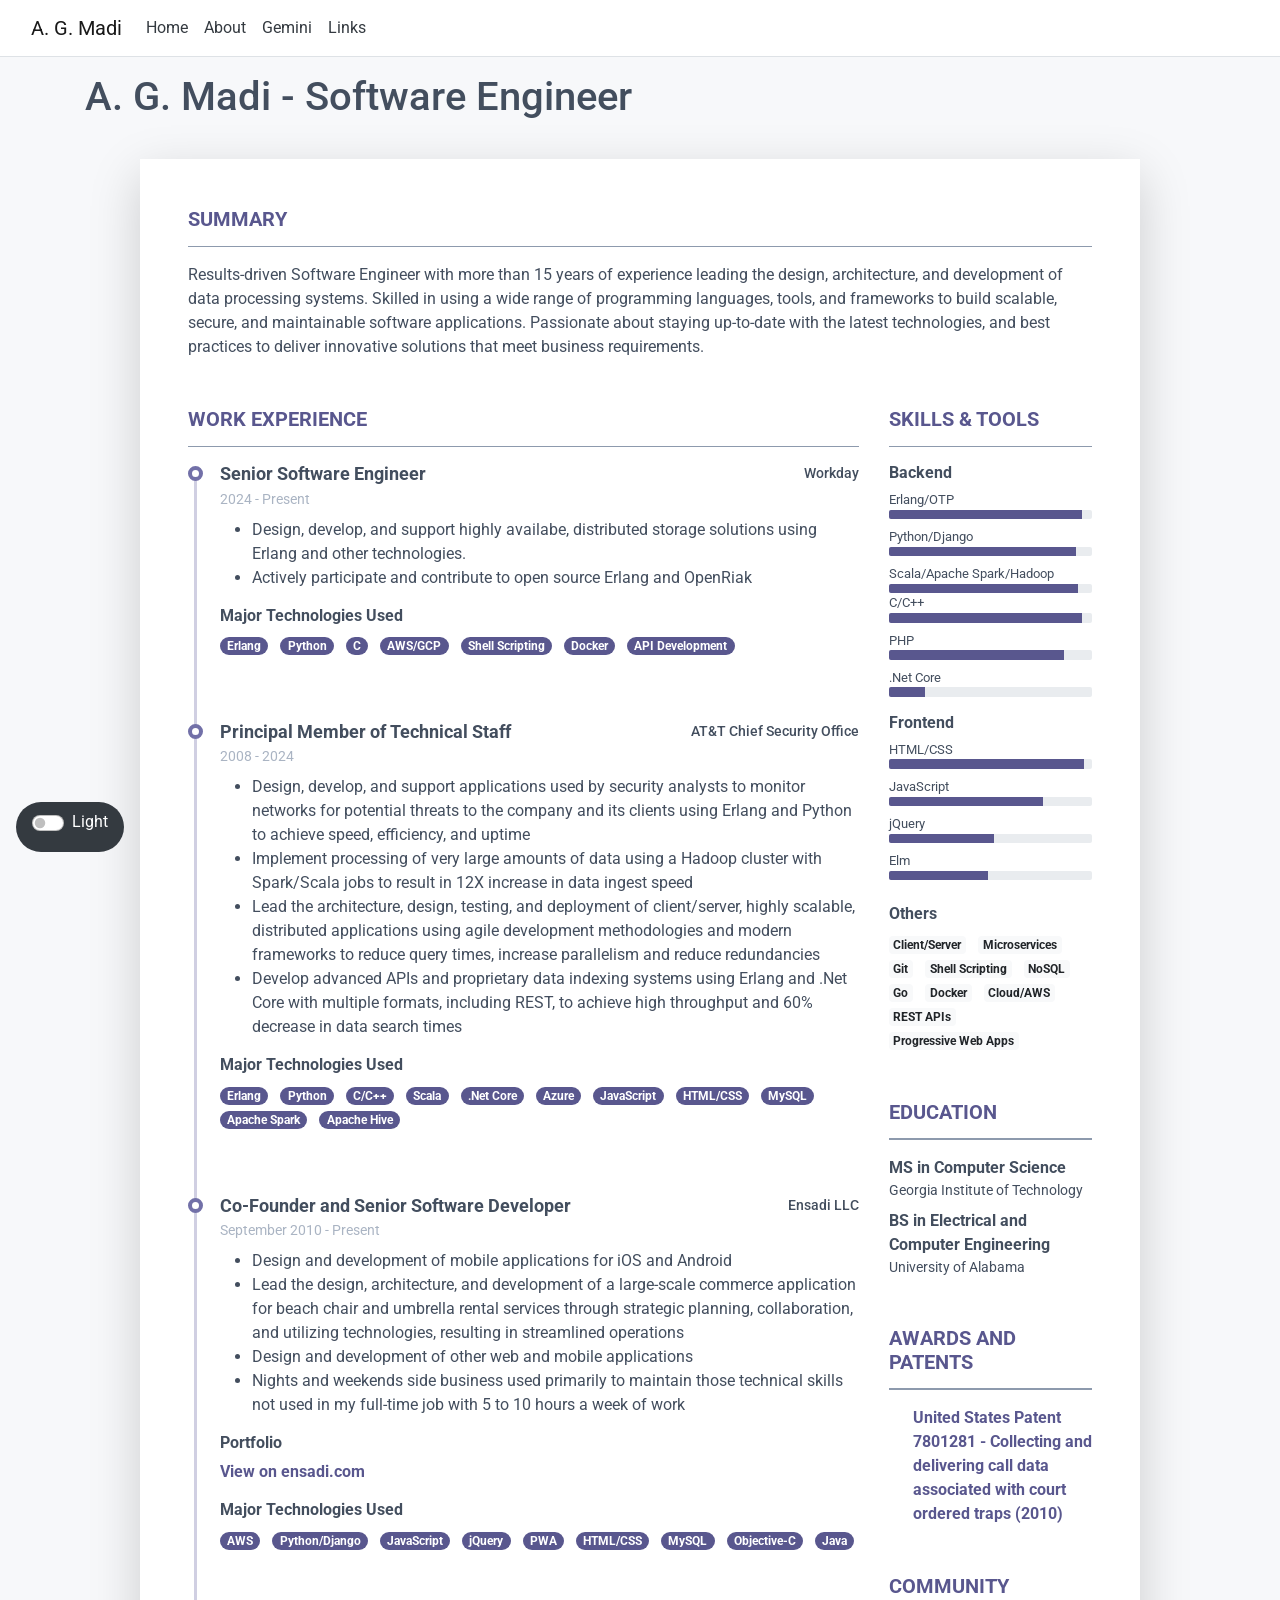
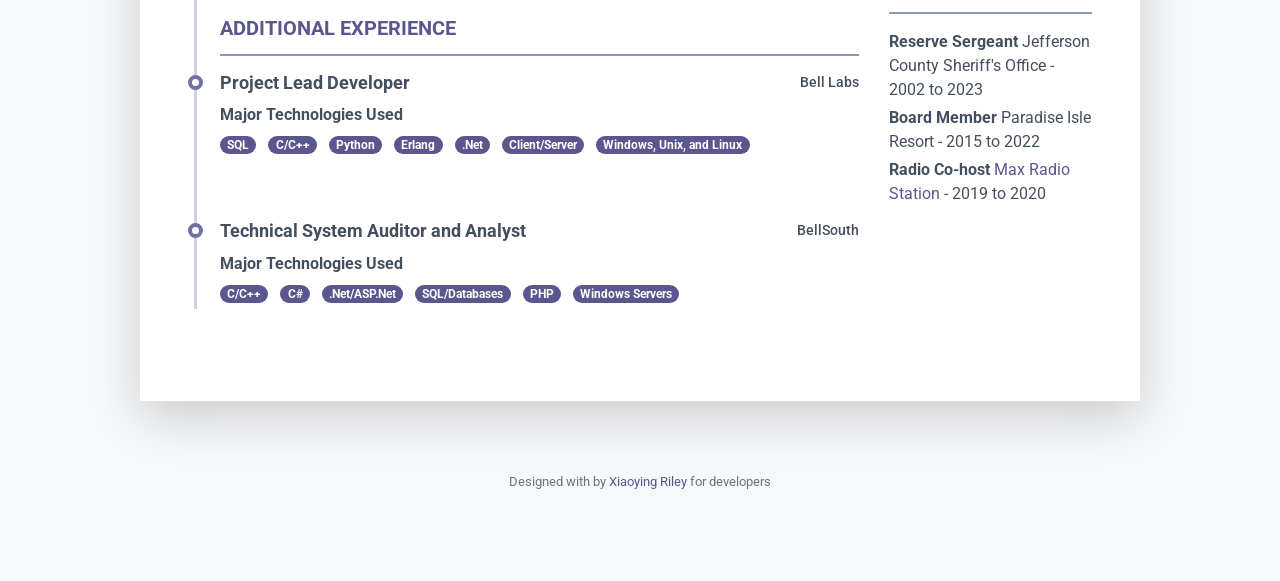
==== about/index.html @ d8109b05 "init" ====
<!DOCTYPE html>
<html lang="en">
<head>
    <meta charset="utf-8" />
    <meta name="viewport" content="width=device-width, initial-scale=1.0" />
    <title>A. G. Madi - Software Engineer</title>
    <link rel="stylesheet" href="/lib/bootstrap/dist/css/bootstrap.min.css" />
    <link rel="stylesheet" href="/css/site.css?v=9idtZBw3HCV5cNlTvAT-K6OXDdfAPRulMpJ-5LbFK0U" />
    <link rel="stylesheet" href="/agmadi.styles.css?v=sp31lgfGegmitqKXH0xitkAcyhn1RIJc7okSTsh56ys" />
</head>
<body data-theme="dark">
    <header b-56epa9xt8u>
        <nav b-56epa9xt8u class="navbar navbar-expand-sm navbar-toggleable-sm navbar-light bg-white border-bottom box-shadow mb-3">
            <div b-56epa9xt8u class="container-fluid">
                <a class="navbar-brand" href="/">A. G. Madi</a>
                <button b-56epa9xt8u class="navbar-toggler" type="button" data-bs-toggle="collapse" data-bs-target=".navbar-collapse" aria-controls="navbarSupportedContent"
                        aria-expanded="false" aria-label="Toggle navigation">
                    <span b-56epa9xt8u class="navbar-toggler-icon"></span>
                </button>
                <div b-56epa9xt8u class="navbar-collapse collapse d-sm-inline-flex justify-content-between">
                    <ul b-56epa9xt8u class="navbar-nav flex-grow-1">
                        <li b-56epa9xt8u class="nav-item">
                            <a class="nav-link text-dark" href="/">Home</a>
                        </li>
                        <li b-56epa9xt8u class="nav-item">
                            <a class="nav-link text-dark" href="/about">About</a>
                        </li>
                        <li b-56epa9xt8u class="nav-item">
                            <a class="nav-link text-dark" href="/gemini">Gemini</a>
                        </li>
                        <li b-56epa9xt8u class="nav-item">
                            <a class="nav-link text-dark" href="/links">Links</a>
                        </li>
                    </ul>
                </div>
            </div>
        </nav>
    </header>
    <div b-56epa9xt8u class="container">
        <main b-56epa9xt8u role="main" class="pb-3">
            
<link rel="stylesheet" href="/css/pillar-5.css" />
<link href="https://fonts.googleapis.com/css?family=Roboto:300,400,500,700,900" rel="stylesheet">
<h1>A. G. Madi - Software Engineer</h1>

<article class="resume-wrapper text-center position-relative">
    <div class="resume-wrapper-inner mx-auto text-left bg-white shadow-lg">
        <div class="resume-body p-5">
            <section class="resume-section summary-section mb-5">
                <h2 class="resume-section-title text-uppercase font-weight-bold pb-3 mb-3">Summary</h2>
                <div class="resume-section-content">
                    <p class="mb-0">
                        Results-driven Software Engineer with more than 15 years of experience leading the design, architecture, and development of data processing systems. Skilled in using a wide range of programming languages, tools, and frameworks to build scalable, secure, and maintainable software applications. Passionate about staying up-to-date with the latest technologies, and best practices to deliver innovative solutions that meet business requirements.
                    </p>
                </div>
            </section><!--//summary-section-->
            <div class="row">
                <div class="col-lg-9">
                    <section class="resume-section experience-section mb-5">
                        <h2 class="resume-section-title text-uppercase font-weight-bold pb-3 mb-3">Work Experience</h2>
                        <div class="resume-section-content">
                            <div class="resume-timeline position-relative">

                                <article class="resume-timeline-item position-relative pb-5">
                                    <div class="resume-timeline-item-header mb-2">
                                        <div class="d-flex flex-column flex-md-row">
                                            <h3 class="resume-position-title font-weight-bold mb-1">Senior Software Engineer</h3>
                                            <div class="resume-company-name ml-auto">Workday</div>
                                        </div><!--//row-->
                                        <div class="resume-position-time">2024 - Present</div>
                                    </div><!--//resume-timeline-item-header-->
                                    <div class="resume-timeline-item-desc">
                                        <ul>
                                            <li>Design, develop, and support highly availabe, distributed storage solutions using Erlang and other technologies.</li>
                                            <li>Actively participate and contribute to open source Erlang and OpenRiak</li>
                                        </ul>
                                        <h4 class="resume-timeline-item-desc-heading font-weight-bold">Major Technologies Used</h4>
                                        <ul class="list-inline">
                                            <li class="list-inline-item"><span class="badge badge-primary badge-pill">Erlang</span></li>
                                            <li class="list-inline-item"><span class="badge badge-primary badge-pill">Python</span></li>
                                            <li class="list-inline-item"><span class="badge badge-primary badge-pill">C</span></li>
                                            <li class="list-inline-item"><span class="badge badge-primary badge-pill">AWS/GCP</span></li>
                                            <li class="list-inline-item"><span class="badge badge-primary badge-pill">Shell Scripting</span></li>
                                            <li class="list-inline-item"><span class="badge badge-primary badge-pill">Docker</span></li>
                                            <li class="list-inline-item"><span class="badge badge-primary badge-pill">API Development</span></li>
                                        </ul>
                                    </div><!--//resume-timeline-item-desc-->

                                </article><!--//resume-timeline-item-->
                                <article class="resume-timeline-item position-relative pb-5">

                                    <div class="resume-timeline-item-header mb-2">
                                        <div class="d-flex flex-column flex-md-row">
                                            <h3 class="resume-position-title font-weight-bold mb-1">Principal Member of Technical Staff</h3>
                                            <div class="resume-company-name ml-auto">AT&amp;T Chief Security Office</div>
                                        </div><!--//row-->
                                        <div class="resume-position-time">2008 - 2024</div>
                                    </div><!--//resume-timeline-item-header-->
                                    <div class="resume-timeline-item-desc">
                                        <ul>
                                            <li>Design, develop, and support applications used by security analysts to monitor networks for potential threats to the company and its clients using Erlang and Python to achieve speed, efficiency, and uptime</li>
                                            <li>Implement processing of very large amounts of data using a Hadoop cluster with Spark/Scala jobs to result in 12X increase in data ingest speed</li>
                                            <li>Lead the architecture, design, testing, and deployment of client/server, highly scalable, distributed applications using agile development methodologies and modern frameworks to reduce query times, increase parallelism and reduce redundancies</li>
                                            <li>Develop advanced APIs and proprietary data indexing systems using Erlang and .Net Core with multiple formats, including REST, to achieve high throughput and 60% decrease in data search times</li>
                                        </ul>
                                        <h4 class="resume-timeline-item-desc-heading font-weight-bold">Major Technologies Used</h4>
                                        <ul class="list-inline">
                                            <li class="list-inline-item"><span class="badge badge-primary badge-pill">Erlang</span></li>
                                            <li class="list-inline-item"><span class="badge badge-primary badge-pill">Python</span></li>
                                            <li class="list-inline-item"><span class="badge badge-primary badge-pill">C/C++</span></li>
                                            <li class="list-inline-item"><span class="badge badge-primary badge-pill">Scala</span></li>
                                            <li class="list-inline-item"><span class="badge badge-primary badge-pill">.Net Core</span></li>
                                            <li class="list-inline-item"><span class="badge badge-primary badge-pill">Azure</span></li>
                                            <li class="list-inline-item"><span class="badge badge-primary badge-pill">JavaScript</span></li>
                                            <li class="list-inline-item"><span class="badge badge-primary badge-pill">HTML/CSS</span></li>
                                            <li class="list-inline-item"><span class="badge badge-primary badge-pill">MySQL</span></li>
                                            <li class="list-inline-item"><span class="badge badge-primary badge-pill">Apache Spark</span></li>
                                            <li class="list-inline-item"><span class="badge badge-primary badge-pill">Apache Hive</span></li>
                                        </ul>
                                    </div><!--//resume-timeline-item-desc-->

                                </article><!--//resume-timeline-item-->

                                <article class="resume-timeline-item position-relative pb-5">

                                    <div class="resume-timeline-item-header mb-2">
                                        <div class="d-flex flex-column flex-md-row">
                                            <h3 class="resume-position-title font-weight-bold mb-1">Co-Founder and Senior Software Developer</h3>
                                            <div class="resume-company-name ml-auto">Ensadi LLC</div>
                                        </div><!--//row-->
                                        <div class="resume-position-time">September 2010 - Present </div>
                                    </div><!--//resume-timeline-item-header-->
                                    <div class="resume-timeline-item-desc">
                                        <ul>
                                            <li>Design and development of mobile applications for iOS and Android</li>
                                            <li>Lead the design, architecture, and development of a large-scale commerce application for beach chair and umbrella rental services through strategic planning, collaboration, and utilizing technologies, resulting in streamlined operations</li>
                                            <li>Design and development of other web and mobile applications</li>
                                            <li>Nights and weekends side business used primarily to maintain those technical skills not used in my full-time job with 5 to 10 hours a week of work</li>
                                        </ul>
                                        <h4 class="resume-timeline-item-desc-heading font-weight-bold">Portfolio</h4>
                                        <p><a class="alert-link align-right" href="https://ensadi.com/portfolio" target="_blank">View on ensadi.com</a></p>
                                        <h4 class="resume-timeline-item-desc-heading font-weight-bold">Major Technologies Used</h4>
                                        <ul class="list-inline">
                                            <li class="list-inline-item"><span class="badge badge-primary badge-pill">AWS</span></li>
                                            <li class="list-inline-item"><span class="badge badge-primary badge-pill">Python/Django</span></li>
                                            <li class="list-inline-item"><span class="badge badge-primary badge-pill">JavaScript</span></li>
                                            <li class="list-inline-item"><span class="badge badge-primary badge-pill">jQuery</span></li>
                                            <li class="list-inline-item"><span class="badge badge-primary badge-pill">PWA</span></li>
                                            <li class="list-inline-item"><span class="badge badge-primary badge-pill">HTML/CSS</span></li>
                                            <li class="list-inline-item"><span class="badge badge-primary badge-pill">MySQL</span></li>
                                            <li class="list-inline-item"><span class="badge badge-primary badge-pill">Objective-C</span></li>
                                            <li class="list-inline-item"><span class="badge badge-primary badge-pill">Java</span></li>
                                        </ul>
                                    </div><!--//resume-timeline-item-desc-->

                                </article><!--//resume-timeline-item-->

                                <h2 class="resume-section-title text-uppercase font-weight-bold pb-3 mb-3">Additional Experience</h2>

                                <article class="resume-timeline-item position-relative pb-5">

                                    <div class="resume-timeline-item-header mb-2">
                                        <div class="d-flex flex-column flex-md-row">
                                            <h3 class="resume-position-title font-weight-bold mb-1">Project Lead Developer</h3>
                                            <div class="resume-company-name ml-auto">Bell Labs</div>
                                        </div><!--//row-->
                                    </div><!--//resume-timeline-item-header-->
                                    <div class="resume-timeline-item-desc">
                                        <h4 class="resume-timeline-item-desc-heading font-weight-bold">Major Technologies Used</h4>
                                        <ul class="list-inline">
                                            <li class="list-inline-item"><span class="badge badge-primary badge-pill">SQL</span></li>
                                            <li class="list-inline-item"><span class="badge badge-primary badge-pill">C/C++</span></li>
                                            <li class="list-inline-item"><span class="badge badge-primary badge-pill">Python</span></li>
                                            <li class="list-inline-item"><span class="badge badge-primary badge-pill">Erlang</span></li>
                                            <li class="list-inline-item"><span class="badge badge-primary badge-pill">.Net</span></li>
                                            <li class="list-inline-item"><span class="badge badge-primary badge-pill">Client/Server</span></li>
                                            <li class="list-inline-item"><span class="badge badge-primary badge-pill">Windows, Unix, and Linux</span></li>
                                        </ul>
                                    </div><!--//resume-timeline-item-desc-->

                                </article><!--//resume-timeline-item-->

                                <article class="resume-timeline-item position-relative">

                                    <div class="resume-timeline-item-header mb-2">
                                        <div class="d-flex flex-column flex-md-row">
                                            <h3 class="resume-position-title font-weight-bold mb-1">Technical System Auditor and Analyst</h3>
                                            <div class="resume-company-name ml-auto">BellSouth</div>
                                        </div><!--//row-->
                                    </div><!--//resume-timeline-item-header-->
                                    <div class="resume-timeline-item-desc">
                                        <h4 class="resume-timeline-item-desc-heading font-weight-bold">Major Technologies Used</h4>
                                        <ul class="list-inline">
                                            <li class="list-inline-item"><span class="badge badge-primary badge-pill">C/C++</span></li>
                                            <li class="list-inline-item"><span class="badge badge-primary badge-pill">C#</span></li>
                                            <li class="list-inline-item"><span class="badge badge-primary badge-pill">.Net/ASP.Net</span></li>
                                            <li class="list-inline-item"><span class="badge badge-primary badge-pill">SQL/Databases</span></li>
                                            <li class="list-inline-item"><span class="badge badge-primary badge-pill">PHP</span></li>
                                            <li class="list-inline-item"><span class="badge badge-primary badge-pill">Windows Servers</span></li>
                                        </ul>
                                    </div><!--//resume-timeline-item-desc-->

                                </article><!--//resume-timeline-item-->
                            </div><!--//resume-timeline-->
                        </div>
                    </section><!--//experience-section-->
                </div>
                <div class="col-lg-3">
                    <section class="resume-section skills-section mb-5">
                        <h2 class="resume-section-title text-uppercase font-weight-bold pb-3 mb-3">Skills &amp; Tools</h2>
                        <div class="resume-skill-item">
                            <h4 class="resume-skills-cat font-weight-bold">Backend</h4>
                            <ul class="list-unstyled">
                                <li class="mb-2">
                                    <div class="resume-skill-name">Erlang/OTP</div>
                                    <div class="progress resume-progress">
                                        <div class="progress-bar theme-progress-bar-dark" role="progressbar" style="width: 95%" aria-valuenow="25" aria-valuemin="0" aria-valuemax="100"></div>
                                    </div>
                                </li>
                                <li class="mb-2">
                                <li class="mb-2">
                                    <div class="resume-skill-name">Python/Django</div>
                                    <div class="progress resume-progress">
                                        <div class="progress-bar theme-progress-bar-dark" role="progressbar" style="width: 92%" aria-valuenow="25" aria-valuemin="0" aria-valuemax="100"></div>
                                    </div>
                                </li>
                                <div class="resume-skill-name">Scala/Apache Spark/Hadoop</div>
                                <div class="progress resume-progress">
                                    <div class="progress-bar theme-progress-bar-dark" role="progressbar" style="width: 93%" aria-valuenow="25" aria-valuemin="0" aria-valuemax="100"></div>
                                </div>
                                </li>
                                <li class="mb-2">
                                    <div class="resume-skill-name">C/C++</div>
                                    <div class="progress resume-progress">
                                        <div class="progress-bar theme-progress-bar-dark" role="progressbar" style="width: 95%" aria-valuenow="25" aria-valuemin="0" aria-valuemax="100"></div>
                                    </div>
                                </li>

                                <li class="mb-2">
                                    <div class="resume-skill-name">PHP</div>
                                    <div class="progress resume-progress">
                                        <div class="progress-bar theme-progress-bar-dark" role="progressbar" style="width: 86%" aria-valuenow="25" aria-valuemin="0" aria-valuemax="100"></div>
                                    </div>
                                </li>

                                <li class="mb-2">
                                    <div class="resume-skill-name">.Net Core</div>
                                    <div class="progress resume-progress">
                                        <div class="progress-bar theme-progress-bar-dark" role="progressbar" style="width: 18%" aria-valuenow="25" aria-valuemin="0" aria-valuemax="100"></div>
                                    </div>
                                </li>

                            </ul>
                        </div><!--//resume-skill-item-->
                        <div class="resume-section-content">
                            <div class="resume-skill-item">
                                <h4 class="resume-skills-cat font-weight-bold">Frontend</h4>
                                <ul class="list-unstyled mb-4">
                                    <li class="mb-2">
                                        <div class="resume-skill-name">HTML/CSS</div>
                                        <div class="progress resume-progress">
                                            <div class="progress-bar theme-progress-bar-dark" role="progressbar" style="width: 96%" aria-valuenow="25" aria-valuemin="0" aria-valuemax="100"></div>
                                        </div>
                                    </li>
                                    <li class="mb-2">
                                        <div class="resume-skill-name">JavaScript</div>
                                        <div class="progress resume-progress">
                                            <div class="progress-bar theme-progress-bar-dark" role="progressbar" style="width: 76%" aria-valuenow="25" aria-valuemin="0" aria-valuemax="100"></div>
                                        </div>
                                    </li>

                                    <li class="mb-2">
                                        <div class="resume-skill-name">jQuery</div>
                                        <div class="progress resume-progress">
                                            <div class="progress-bar theme-progress-bar-dark" role="progressbar" style="width: 52%" aria-valuenow="25" aria-valuemin="0" aria-valuemax="100"></div>
                                        </div>
                                    </li>

                                <li class="mb-2">
                                    <div class="resume-skill-name">Elm</div>
                                    <div class="progress resume-progress">
                                        <div class="progress-bar theme-progress-bar-dark" role="progressbar" style="width: 49%" aria-valuenow="25" aria-valuemin="0" aria-valuemax="100"></div>
                                    </div>
                                </li>

                                </ul>
                            </div><!--//resume-skill-item-->
                            <div class="resume-skill-item">
                                <h4 class="resume-skills-cat font-weight-bold">Others</h4>
                                <ul class="list-inline">
                                    <li class="list-inline-item"><span class="badge badge-light">Client/Server</span></li>
                                    <li class="list-inline-item"><span class="badge badge-light">Microservices</span></li>
                                    <li class="list-inline-item"><span class="badge badge-light">Git</span></li>
                                    <li class="list-inline-item"><span class="badge badge-light">Shell Scripting</span></li>
                                    <li class="list-inline-item"><span class="badge badge-light">NoSQL</span></li>
                                    <li class="list-inline-item"><span class="badge badge-light">Go</span></li>
                                    <li class="list-inline-item"><span class="badge badge-light">Docker</span></li>
                                    <li class="list-inline-item"><span class="badge badge-light">Cloud/AWS</span></li>
                                    <li class="list-inline-item"><span class="badge badge-light">REST APIs</span></li>
                                    <li class="list-inline-item"><span class="badge badge-light">Progressive Web Apps</span></li>
                                </ul>
                            </div><!--//resume-skill-item-->
                        </div><!--resume-section-content-->
                    </section><!--//skills-section-->
                    <section class="resume-section education-section mb-5">
                        <h2 class="resume-section-title text-uppercase font-weight-bold pb-3 mb-3">Education</h2>
                        <div class="resume-section-content">
                            <ul class="list-unstyled">
                                <li class="mb-2">
                                    <div class="resume-degree font-weight-bold">MS in Computer Science</div>
                                    <div class="resume-degree-org">Georgia Institute of Technology</div>
                                </li>
                                <li>
                                    <div class="resume-degree font-weight-bold">BS in Electrical and Computer Engineering</div>
                                    <div class="resume-degree-org">University of Alabama</div>
                                </li>
                            </ul>
                        </div>
                    </section><!--//education-section-->
                    <section class="resume-section reference-section mb-5">
                        <h2 class="resume-section-title text-uppercase font-weight-bold pb-3 mb-3">Awards and Patents</h2>
                        <div class="resume-section-content">
                            <ul class="list-unstyled resume-awards-list">
                                <li class="mb-2 pl-4 position-relative">
                                    <i class="resume-award-icon fas fa-file-invoice position-absolute" data-fa-transform="shrink-2"></i>
                                    <div class="resume-award-name">
                                        <a href="https://image-ppubs.uspto.gov/dirsearch-public/print/downloadPdf/7801281">United States Patent 7801281 - Collecting and delivering call data associated with court ordered traps (2010)</a>
                                    </div>
                                </li>
                            </ul>
                        </div>
                    </section><!--//award-patent-section-->
                    <section class="resume-section interests-section mb-5">
                        <h2 class="resume-section-title text-uppercase font-weight-bold pb-3 mb-3">Community</h2>
                        <div class="resume-section-content">
                            <ul class="list-unstyled">
                                <li class="mb-1"><b>Reserve Sergeant</b> Jefferson County Sheriff's Office - 2002 to 2023</li>
                                <li class="mb-1"><b>Board Member</b> Paradise Isle Resort - 2015 to 2022</li>
                                <li class="mb-1"><b>Radio Co-host</b> <a href="http://maxradiostation.com/" target="_blank">Max Radio Station</a> - 2019 to 2020</li>
                            </ul>
                        </div>
                    </section><!--//interests-section-->

                </div>
            </div><!--//row-->
        </div><!--//resume-body-->

    </div>
</article>

<style>
.throb {
    border: 3px solid #555;
    height: 50px;
    width: 50px;
    -webkit-border-radius: 50%;
    -webkit-animation: pulsate 5s ease-out;
    -webkit-animation-iteration-count: infinite;
    opacity: 0;
    z-index: 999;
}

@-webkit-keyframes pulsate {
    0% {
        -webkit-transform: scale(1.0, 1.0); opacity: 1.0;
    }
    50% {
        -webkit-transform: scale(0.75, 0.75); opacity: 0.5;
    }
    100% {
        -webkit-transform: scale(1.0, 1.0); opacity: 1.0;
    }
}
</style>

<footer class="footer text-muted text-center pt-2 pb-5">
    <!--/* This template is released under the Creative Commons Attribution 3.0 License. Please keep the attribution link below when using for your own project. Thank you for your support. :) If you'd like to use the template without the attribution, you can buy the commercial license via our website: themes.3rdwavemedia.com */-->
    <small class="text-muted copyright">Designed with <i class="text-muted fas fa-heart"></i> by <a href="http://themes.3rdwavemedia.com" target="_blank">Xiaoying Riley</a> for developers</small>
</footer>


            <div b-56epa9xt8u class="position-fixed py-2 px-3 bg-dark text-white rounded-pill" style="bottom:3rem;left:1rem;">
                <div b-56epa9xt8u class="form-check form-switch pull-right">
                    <input b-56epa9xt8u class="form-check-input" type="checkbox" id="darkMode">
                    <label b-56epa9xt8u id="darkModeLabel" for="darkMode">Light</label>
                </div>
            </div>
        </main>
    </div>
    <a b-56epa9xt8u rel="me" href="https://twit.social/@WarpEngineer" target="_blank"></a><br b-56epa9xt8u>

    <script src="/lib/jquery/dist/jquery.min.js"></script>
    <script src="/lib/bootstrap/dist/js/bootstrap.bundle.min.js"></script>
    <script src="/js/site.js?v=G5c1HHiyQxau0rl3MdtXUfkk8BQOupm02LIo7ie7UD4"></script>
    
</body>
</html>
---- css/site.css ----
/* THANK YOU xcartmods ( https://www.cssscript.com/dark-mode-switcher-for-bootstrap-5/ ) */
[data-theme="dark"] { background-color: #111 !important; color: #fff; }
[data-theme="dark"] a { color: #fff; }
[data-theme="dark"] a:hover { color: #eee; }
[data-theme="dark"] .text-dark { color: #fff !important; }
/* BUTTONS */
[data-theme="dark"] .btn-link { color: #fff; }
[data-theme="dark"] .btn-close { filter: invert(1) grayscale(100%) brightness(200%); }
[data-theme="dark"] .btn-dark { color: #000; background-color: #f8f9fa; border-color: #f8f9fa; }
[data-theme="dark"] .btn-dark:hover { color: #000; background-color: #f9fafb; border-color: #f9fafb; }
[data-theme="dark"] .btn-check:focus + .btn-dark,
[data-theme="dark"] .btn-dark:focus { color: #000; background-color: #f9fafb; border-color: #f9fafb; box-shadow: 0 0 0 0.25rem rgba(211, 212, 213, 0.5); }
[data-theme="dark"] .btn-check:checked + .btn-dark,
[data-theme="dark"] .btn-check:active + .btn-dark,
[data-theme="dark"] .btn-dark:active,
[data-theme="dark"] .btn-dark.active,
[data-theme="dark"] .show > .btn-dark.dropdown-toggle { color: #000; background-color: #f9fafb; border-color: #f9fafb; }
[data-theme="dark"] .btn-check:checked + .btn-dark:focus,
[data-theme="dark"] .btn-check:active + .btn-dark:focus,
[data-theme="dark"] .btn-dark:active:focus,
[data-theme="dark"] .btn-dark.active:focus,
[data-theme="dark"] .show > .btn-dark.dropdown-toggle:focus { box-shadow: 0 0 0 0.25rem rgba(211, 212, 213, 0.5); }
[data-theme="dark"] .btn-dark:disabled,
[data-theme="dark"] .btn-dark.disabled { color: #000; background-color: #f8f9fa; border-color: #f8f9fa; }
[data-theme="dark"] .btn-light { color: #fff; background-color: #212529; border-color: #212529; }
[data-theme="dark"] .btn-light:hover { color: #fff; background-color: #1c1f23; border-color: #1a1e21; }
[data-theme="dark"] .btn-check:focus + .btn-light,
[data-theme="dark"] .btn-light:focus { color: #fff; background-color: #1c1f23; border-color: #1a1e21; box-shadow: 0 0 0 0.25rem rgba(66, 70, 73, 0.5); }
[data-theme="dark"] .btn-check:checked + .btn-light,
[data-theme="dark"] .btn-check:active + .btn-light,
[data-theme="dark"] .btn-light:active,
[data-theme="dark"] .btn-light.active,
[data-theme="dark"] .show > .btn-light.dropdown-toggle { color: #fff; background-color: #1a1e21; border-color: #191c1f; }
[data-theme="dark"] .btn-check:checked + .btn-light:focus,
[data-theme="dark"] .btn-check:active + .btn-light:focus,
[data-theme="dark"] .btn-light:active:focus,
[data-theme="dark"] .btn-light.active:focus,
[data-theme="dark"] .show > .btn-light.dropdown-toggle:focus { box-shadow: 0 0 0 0.25rem rgba(66, 70, 73, 0.5); }
[data-theme="dark"] .btn-light:disabled,
[data-theme="dark"] .btn-light.disabled { color: #fff; background-color: #212529; border-color: #212529; }
[data-theme="dark"] .btn-outline-dark { color: #f8f9fa; border-color: #f8f9fa; }
[data-theme="dark"] .btn-outline-dark:hover { color: #000; background-color: #f8f9fa; border-color: #f8f9fa; }
[data-theme="dark"] .btn-check:focus + .btn-outline-dark,
[data-theme="dark"] .btn-outline-dark:focus { box-shadow: 0 0 0 0.25rem rgba(248, 249, 250, 0.5); }
[data-theme="dark"] .btn-check:checked + .btn-outline-dark,
[data-theme="dark"] .btn-check:active + .btn-outline-dark,
[data-theme="dark"] .btn-outline-dark:active,
[data-theme="dark"] .btn-outline-dark.active,
[data-theme="dark"] .btn-outline-dark.dropdown-toggle.show { color: #000; background-color: #f8f9fa; border-color: #f8f9fa; }
[data-theme="dark"] .btn-check:checked + .btn-outline-dark:focus,
[data-theme="dark"] .btn-check:active + .btn-outline-dark:focus,
[data-theme="dark"] .btn-outline-dark:active:focus,
[data-theme="dark"] .btn-outline-dark.active:focus,
[data-theme="dark"] .btn-outline-dark.dropdown-toggle.show:focus { box-shadow: 0 0 0 0.25rem rgba(248, 249, 250, 0.5); }
[data-theme="dark"] .btn-outline-dark:disabled,
[data-theme="dark"] .btn-outline-dark.disabled { color: #f8f9fa; background-color: transparent; }
[data-theme="dark"] .btn-outline-light { color: #212529; border-color: #212529; }
[data-theme="dark"] .btn-outline-light:hover { color: #fff; background-color: #212529; border-color: #212529; }
[data-theme="dark"] .btn-check:focus + .btn-outline-light,
[data-theme="dark"] .btn-outline-light:focus { box-shadow: 0 0 0 0.25rem rgba(33, 37, 41, 0.5); }
[data-theme="dark"] .btn-check:checked + .btn-outline-light,
[data-theme="dark"] .btn-check:active + .btn-outline-light,
[data-theme="dark"] .btn-outline-light:active,
[data-theme="dark"] .btn-outline-light.active,
[data-theme="dark"] .btn-outline-light.dropdown-toggle.show { color: #fff; background-color: #212529; border-color: #212529; }
[data-theme="dark"] .btn-check:checked + .btn-outline-light:focus,
[data-theme="dark"] .btn-check:active + .btn-outline-light:focus,
[data-theme="dark"] .btn-outline-light:active:focus,
[data-theme="dark"] .btn-outline-light.active:focus,
[data-theme="dark"] .btn-outline-light.dropdown-toggle.show:focus { box-shadow: 0 0 0 0.25rem rgba(33, 37, 41, 0.5); }
[data-theme="dark"] .btn-outline-light:disabled,
[data-theme="dark"] .btn-outline-light.disabled { color: #212529; background-color: transparent; }
/* DROPDOWNS */
[data-theme="dark"] .dropdown-menu { color: #dee2e6; background-color: #343a40; border-color: rgba(0, 0, 0, 0.15); }
[data-theme="dark"] .dropdown-menu .dropdown-item { color: #dee2e6; }
[data-theme="dark"] .dropdown-menu .dropdown-item:hover,
[data-theme="dark"] .dropdown-menu .dropdown-item:focus { color: #fff; background-color: rgba(255, 255, 255, 0.15); }
[data-theme="dark"] .dropdown-menu .dropdown-item.active,
[data-theme="dark"] .dropdown-menu .dropdown-item:active { color: #fff; background-color: #0d6efd; }
[data-theme="dark"] .dropdown-menu .dropdown-item.disabled,
[data-theme="dark"] .dropdown-menu .dropdown-item:disabled { color: #adb5bd; }
[data-theme="dark"] .dropdown-menu .dropdown-divider { border-color: rgba(0, 0, 0, 0.15); }
[data-theme="dark"] .dropdown-menu .dropdown-item-text { color: #dee2e6; }
[data-theme="dark"] .dropdown-menu .dropdown-header { color: #adb5bd; }
/* LIST GROUPS */
[data-theme="dark"] .list-group-item-action { color: #fff; }
[data-theme="dark"] .list-group-item-action:hover,
[data-theme="dark"] .list-group-item-action:focus { color: #fff; background-color: #333; }
[data-theme="dark"] .list-group-item-action:active { color: #212529; background-color: #e9ecef; }
[data-theme="dark"] .list-group-item { background-color: #111; border: 1px solid #333; }
[data-theme="dark"] .list-group-item:not(:first-child) { border-top: none; }
[data-theme="dark"] .list-group-item.disabled,
[data-theme="dark"] .list-group-item:disabled { color: #fff; background-color: #000; }
[data-theme="dark"] .list-group-item.active { color: #fff; background-color: #0d6efd; border-color: #0d6efd; }
/* TABS */
[data-theme="dark"] .nav-tabs { border-bottom: 1px solid #000; }
[data-theme="dark"] .nav-tabs .nav-link:hover,
[data-theme="dark"].nav-tabs .nav-link:focus { border-color: #212529 #212529 #000; }
[data-theme="dark"] .nav-tabs .nav-link.disabled { color: #333; }
[data-theme="dark"] .nav-tabs .nav-link.active,
[data-theme="dark"] .nav-tabs .nav-item.show .nav-link { color: #fff; background-color: #000; border-color: #212529 #212529 #000; }
/* PAGINATION */
[data-theme="dark"] .page-link { color: #fff; background-color: #111; border: 1px solid #333; }
[data-theme="dark"] .page-link:hover { color: #fff; background-color: #333; border-color: #333; }
[data-theme="dark"] .page-link:focus { color: #fff; background-color: #000; }
[data-theme="dark"] .page-item.active .page-link { color: #fff; background-color: #0d6efd; border-color: #0d6efd; }
[data-theme="dark"] .page-item.disabled .page-link { color: #fff; background-color: #000; border-color: #333; }
/* BACKGROUNDS */
[data-theme="dark"] .bg-light { background-color: #212529 !important; }
[data-theme="dark"] .bg-dark { background-color: #f8f9fa !important; }
[data-theme="dark"] .bg-white { background-color: #000 !important; }
[data-theme="dark"] .bg-white.text-white,
[data-theme="dark"] .bg-dark.text-white,
[data-theme="dark"] .bg-warning.text-dark,
[data-theme="dark"] .bg-info.text-dark { color: #212529 !important; }
/* BORDERS */
[data-theme="dark"] .border,
[data-theme="dark"] .border-top,
[data-theme="dark"] .border-end,
[data-theme="dark"] .border-bottom,
[data-theme="dark"] .border-start { border-color: #212529 !important; }
/* BREADCRUMB */
[data-theme="dark"] .breadcrumb.border { border-color: #333 !important; }
/* SHADOWS */
[data-theme="dark"] .shadow { box-shadow: 0 0.5rem 1rem rgba(255, 255, 255, 0.15) !important; }
[data-theme="dark"] .shadow-sm { box-shadow: 0 0.125rem 0.25rem rgba(255, 255, 255, 0.075) !important; }
[data-theme="dark"] .shadow-lg { box-shadow: 0 1rem 3rem rgba(255, 255, 255, 0.175) !important; }
/* CARDS */
[data-theme="dark"] .card { background-color: #000; border: 1px solid rgba(255, 255, 255, 0.125); }
/* MODALS */
[data-theme="dark"] .modal-content { background-color: #000; border: 1px solid rgba(255, 255, 255, 0.2); }
[data-theme="dark"] .modal-header { border-bottom: 1px solid #212529; }
[data-theme="dark"] .modal-footer { border-top: 1px solid #212529; }
[data-theme="dark"] .modal-backdrop.show { opacity: 0.75; }
/* ACCORDIONS */
[data-theme="dark"] .accordion:not(.accordion-flush) { border-top: 1px solid #333; border-top-left-radius: 0.25rem !important; border-top-right-radius: 0.25rem !important; }
[data-theme="dark"] .accordion-button { color: #fff; background-color: #000; border: 1px solid #333; border-top: none; }
[data-theme="dark"] .accordion-button:not(.collapsed) { color: #fff; background-color: #111; border-bottom: none; }
[data-theme="dark"] .accordion-button::after { filter: invert(1) grayscale(100%) brightness(200%); }
[data-theme="dark"] .accordion-collapse { border: 1px solid #333; }
[data-theme="dark"] .accordion-flush .accordion-button { border-right: 0; border-left: 0; border-radius: 0; }
[data-theme="dark"] .accordion-flush .accordion-collapse { border-width: 0; }
[data-theme="dark"] .accordion-flush .accordion-item:first-of-type .accordion-button { border-top-width: 0; border-top-left-radius: 0; border-top-right-radius: 0; }
[data-theme="dark"] .accordion-flush .accordion-item:last-of-type .accordion-button.collapsed { border-bottom-width: 0; border-bottom-right-radius: 0; border-bottom-left-radius: 0; }
/* PROGRESS BARS */
[data-theme="dark"] .progress { background-color: #333; }
/* FORMS */
[data-theme="dark"] .form-control::-webkit-input-placeholder,
[data-theme="dark"] .form-control::-moz-placeholder,
[data-theme="dark"] .form-control::placeholder { color: #ccc; }
[data-theme="dark"] .form-control-plaintext { color: #ccc; }
[data-theme="dark"] .form-control { color: #fff; background-color: #333; border: 1px solid #111; }
[data-theme="dark"] .form-select { color: #fff; border-color: #111 !important; background: #333 url("data:image/svg+xml,%3csvg xmlns='http://www.w3.org/2000/svg' width='4' height='5' viewBox='0 0 4 5'%3e%3cpath fill='%23ffffff' d='M2 0L0 2h4zm0 5L0 3h4z'/%3e%3c/svg%3e") no-repeat right 0.75rem center/8px 10px; border: 1px solid #111; }
[data-theme="dark"] .form-select:focus { border-color: #dc3545; box-shadow: 0 0 0 0.2rem #dc3545; background-color: rgba(255,0,0,0.1); }
[data-theme="dark"] .form-select:focus::-ms-value { color: #495057; background-color: #fff; }
[data-theme="dark"] .form-select option { color: #000; }
[data-theme="dark"] .form-select:disabled { color: #6c757d; background-color: #e9ecef; }
[data-theme="dark"] .form-select:-moz-focusring { text-shadow: 0 0 0 #495057; }
/* NAVBAR */
[data-theme="dark"] .navbar-brand { color: #fff; }
[data-theme="dark"] .navbar-brand:hover { color: #fff; }
[data-theme="dark"] .navbar-toggler { background-color: #777; }

html {
    font-size: 14px;
}

@media (min-width: 768px) {
    html {
        font-size: 16px;
    }
}

.btn:focus, .btn:active:focus, .btn-link.nav-link:focus, .form-control:focus, .form-check-input:focus {
    box-shadow: 0 0 0 0.1rem white, 0 0 0 0.25rem #258cfb;
}

html {
    position: relative;
    min-height: 100%;
}

body {
    margin-bottom: 60px;
    color: #1E4147;
    background-color: #BBC7FF;
}

/*@media(prefers-color-scheme:dark) {
        html {
                background-color: #111;
                color: #eee;
        }

        body {
                background-color: #111;
                color: #eee;
        }

        pre {
                background-color: #222;
        }

        a {
                color: #0087BD;
        }

        a:visited {
                color: #FF88FF;
        }
}*/

.intro {
    max-width: 920px;
    margin: 0 auto;
    padding: 1rem 2rem;
    font-size: 20px;
}

.promo-text {
	font-weight: 300;
	text-align: center;
	margin: 70px 0 40px 0;
	font-size: 54px;
	letter-spacing: -1.5px;
	/*color: #fff;*/
}
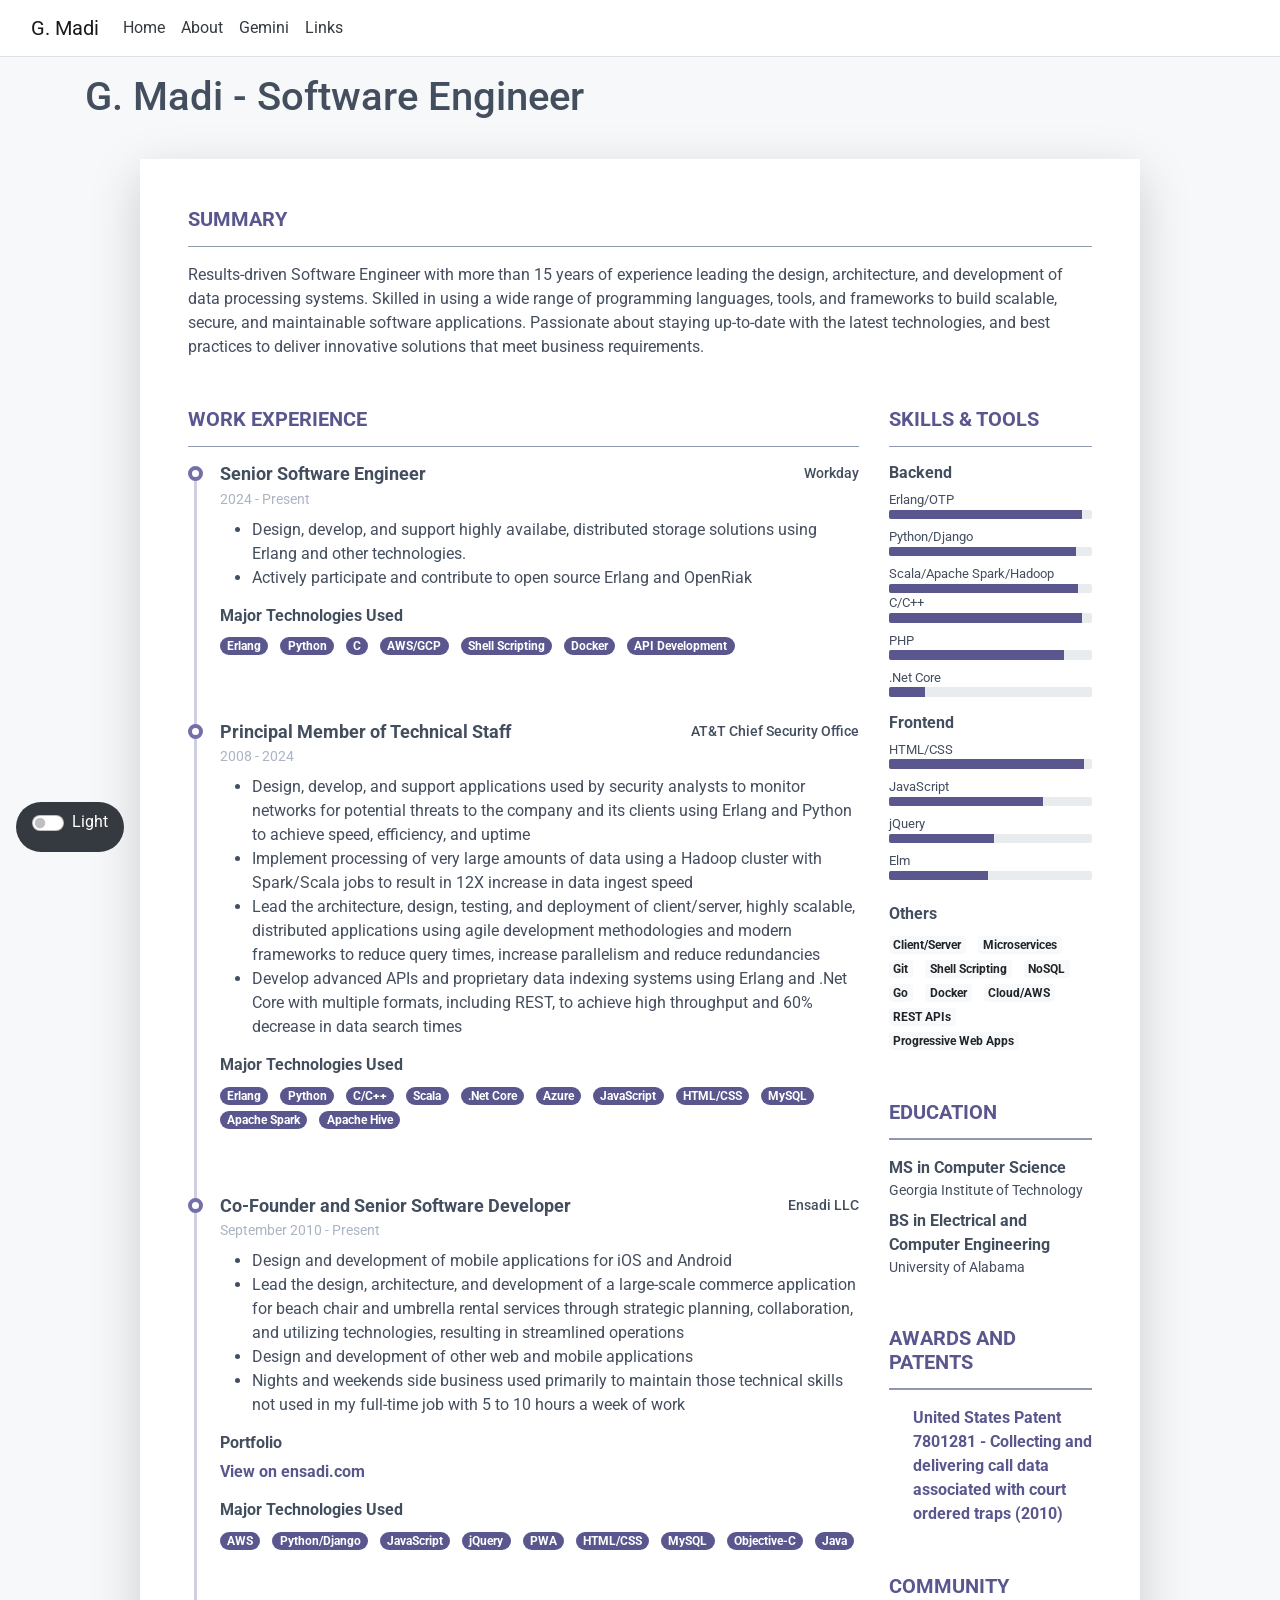
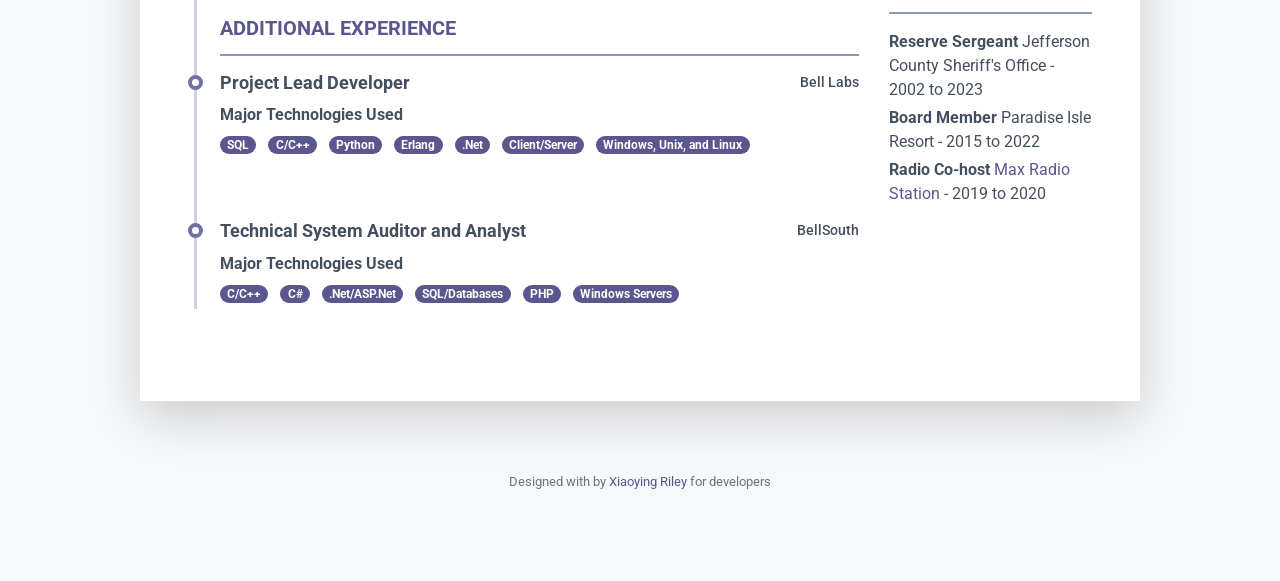
==== commit fd0448f1: "Update name" ====
--- a/about/index.html
+++ b/about/index.html
@@ -3,7 +3,7 @@
 <head>
     <meta charset="utf-8" />
     <meta name="viewport" content="width=device-width, initial-scale=1.0" />
-    <title>A. G. Madi - Software Engineer</title>
+    <title>G. Madi - Software Engineer</title>
     <link rel="stylesheet" href="/lib/bootstrap/dist/css/bootstrap.min.css" />
     <link rel="stylesheet" href="/css/site.css?v=9idtZBw3HCV5cNlTvAT-K6OXDdfAPRulMpJ-5LbFK0U" />
     <link rel="stylesheet" href="/agmadi.styles.css?v=sp31lgfGegmitqKXH0xitkAcyhn1RIJc7okSTsh56ys" />
@@ -12,7 +12,7 @@
     <header b-56epa9xt8u>
         <nav b-56epa9xt8u class="navbar navbar-expand-sm navbar-toggleable-sm navbar-light bg-white border-bottom box-shadow mb-3">
             <div b-56epa9xt8u class="container-fluid">
-                <a class="navbar-brand" href="/">A. G. Madi</a>
+                <a class="navbar-brand" href="/">G. Madi</a>
                 <button b-56epa9xt8u class="navbar-toggler" type="button" data-bs-toggle="collapse" data-bs-target=".navbar-collapse" aria-controls="navbarSupportedContent"
                         aria-expanded="false" aria-label="Toggle navigation">
                     <span b-56epa9xt8u class="navbar-toggler-icon"></span>
@@ -41,7 +41,7 @@
             
 <link rel="stylesheet" href="/css/pillar-5.css" />
 <link href="https://fonts.googleapis.com/css?family=Roboto:300,400,500,700,900" rel="stylesheet">
-<h1>A. G. Madi - Software Engineer</h1>
+<h1>G. Madi - Software Engineer</h1>
 
 <article class="resume-wrapper text-center position-relative">
     <div class="resume-wrapper-inner mx-auto text-left bg-white shadow-lg">
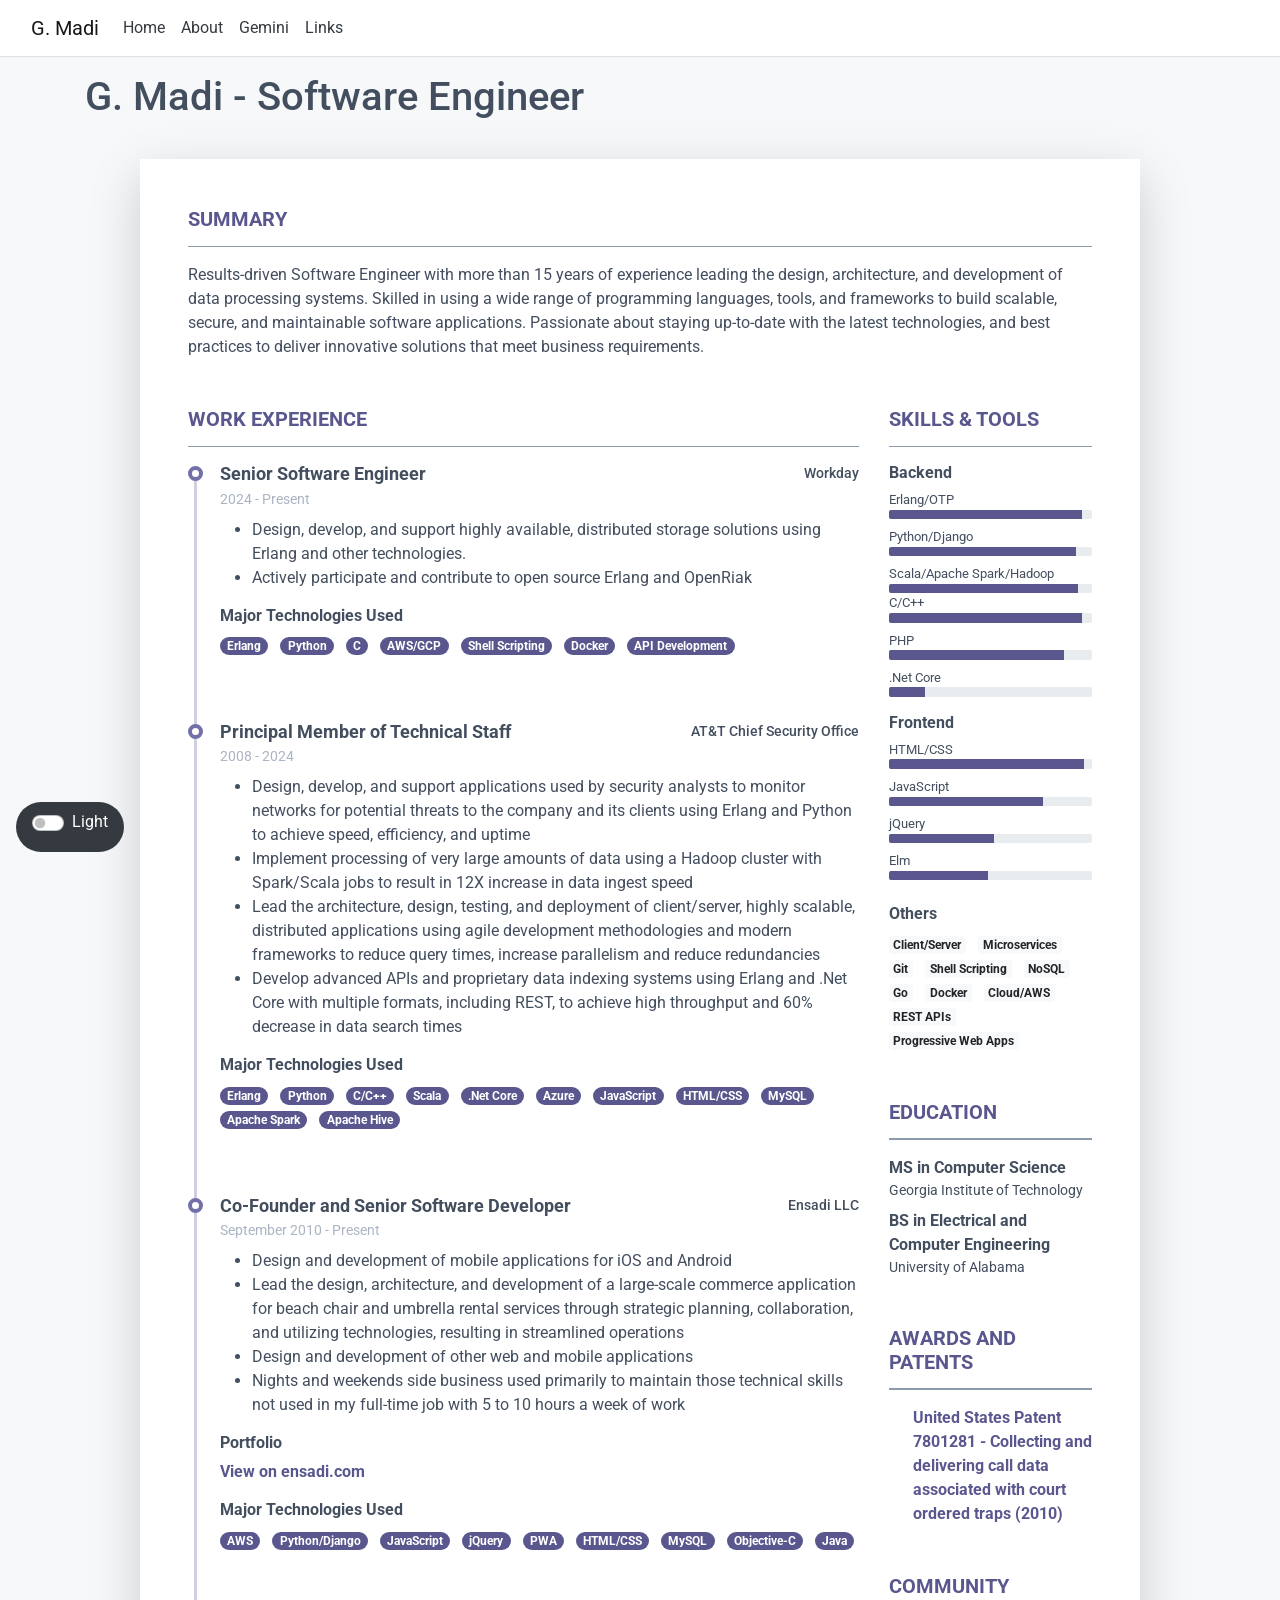
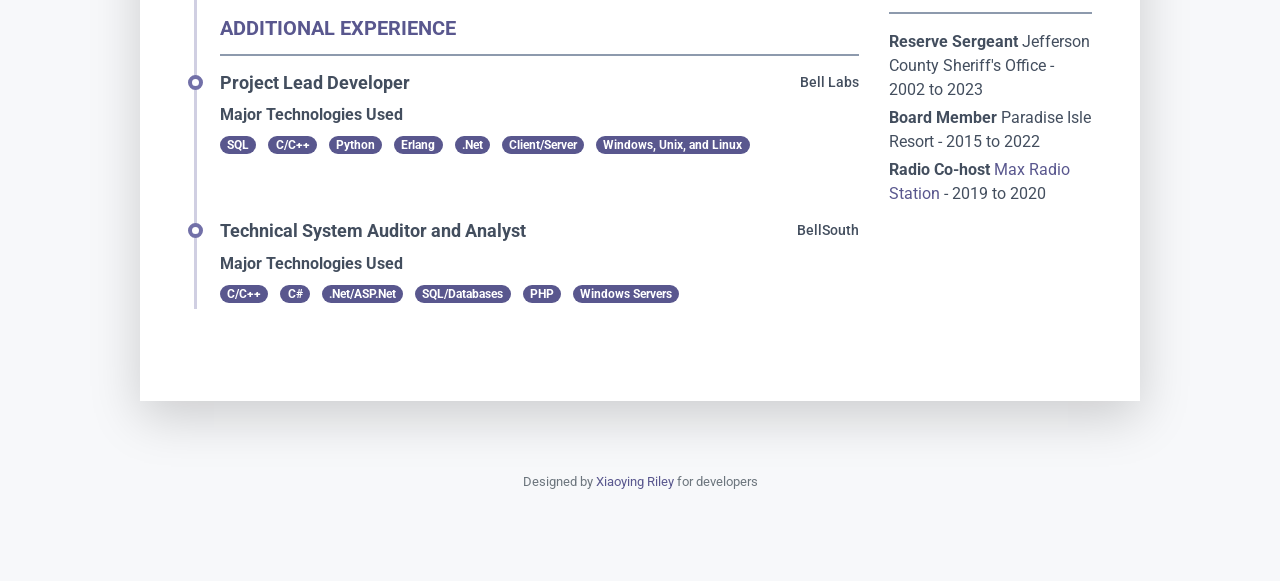
==== commit 78020596: "Fix typo" ====
--- a/about/index.html
+++ b/about/index.html
@@ -71,7 +71,7 @@
                                     </div><!--//resume-timeline-item-header-->
                                     <div class="resume-timeline-item-desc">
                                         <ul>
-                                            <li>Design, develop, and support highly availabe, distributed storage solutions using Erlang and other technologies.</li>
+                                            <li>Design, develop, and support highly available, distributed storage solutions using Erlang and other technologies.</li>
                                             <li>Actively participate and contribute to open source Erlang and OpenRiak</li>
                                         </ul>
                                         <h4 class="resume-timeline-item-desc-heading font-weight-bold">Major Technologies Used</h4>
@@ -375,7 +375,7 @@
 
 <footer class="footer text-muted text-center pt-2 pb-5">
     <!--/* This template is released under the Creative Commons Attribution 3.0 License. Please keep the attribution link below when using for your own project. Thank you for your support. :) If you'd like to use the template without the attribution, you can buy the commercial license via our website: themes.3rdwavemedia.com */-->
-    <small class="text-muted copyright">Designed with <i class="text-muted fas fa-heart"></i> by <a href="http://themes.3rdwavemedia.com" target="_blank">Xiaoying Riley</a> for developers</small>
+    <small class="text-muted copyright">Designed by <a href="http://themes.3rdwavemedia.com" target="_blank">Xiaoying Riley</a> for developers</small>
 </footer>
 
 
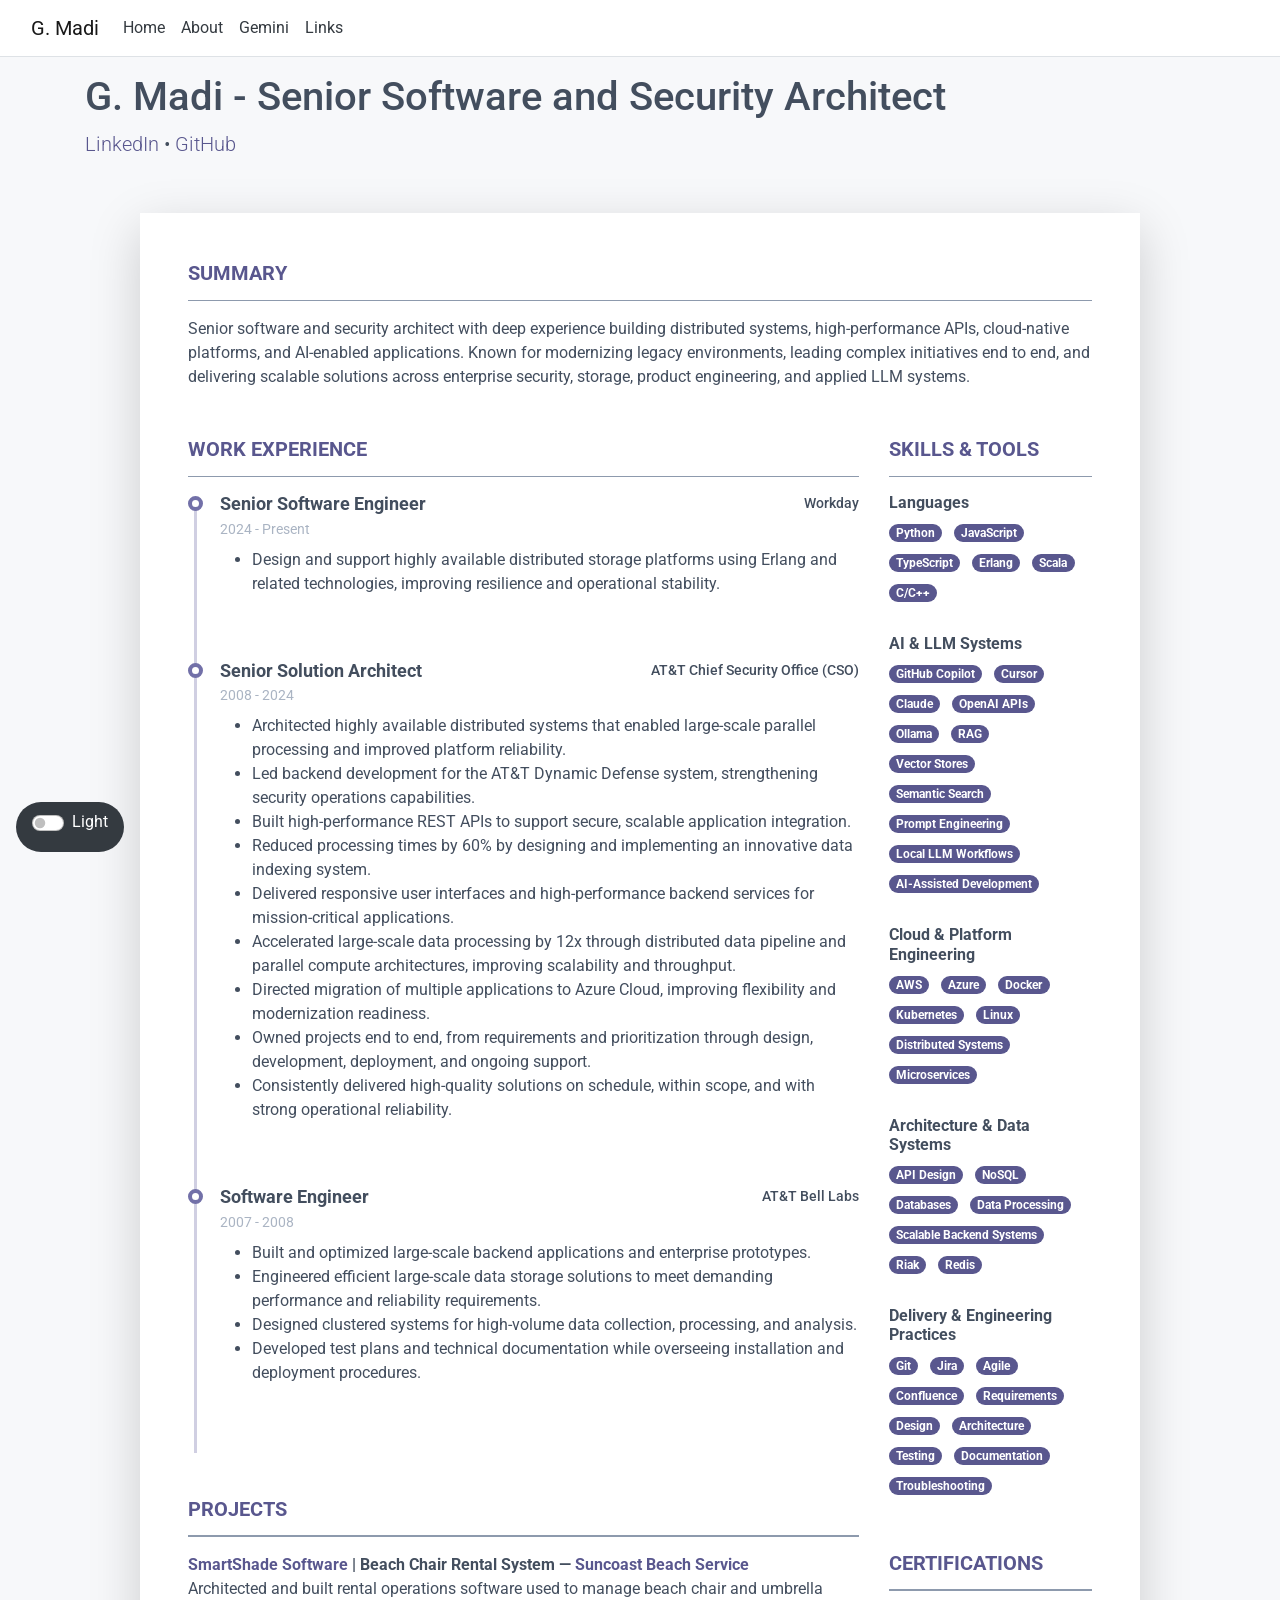
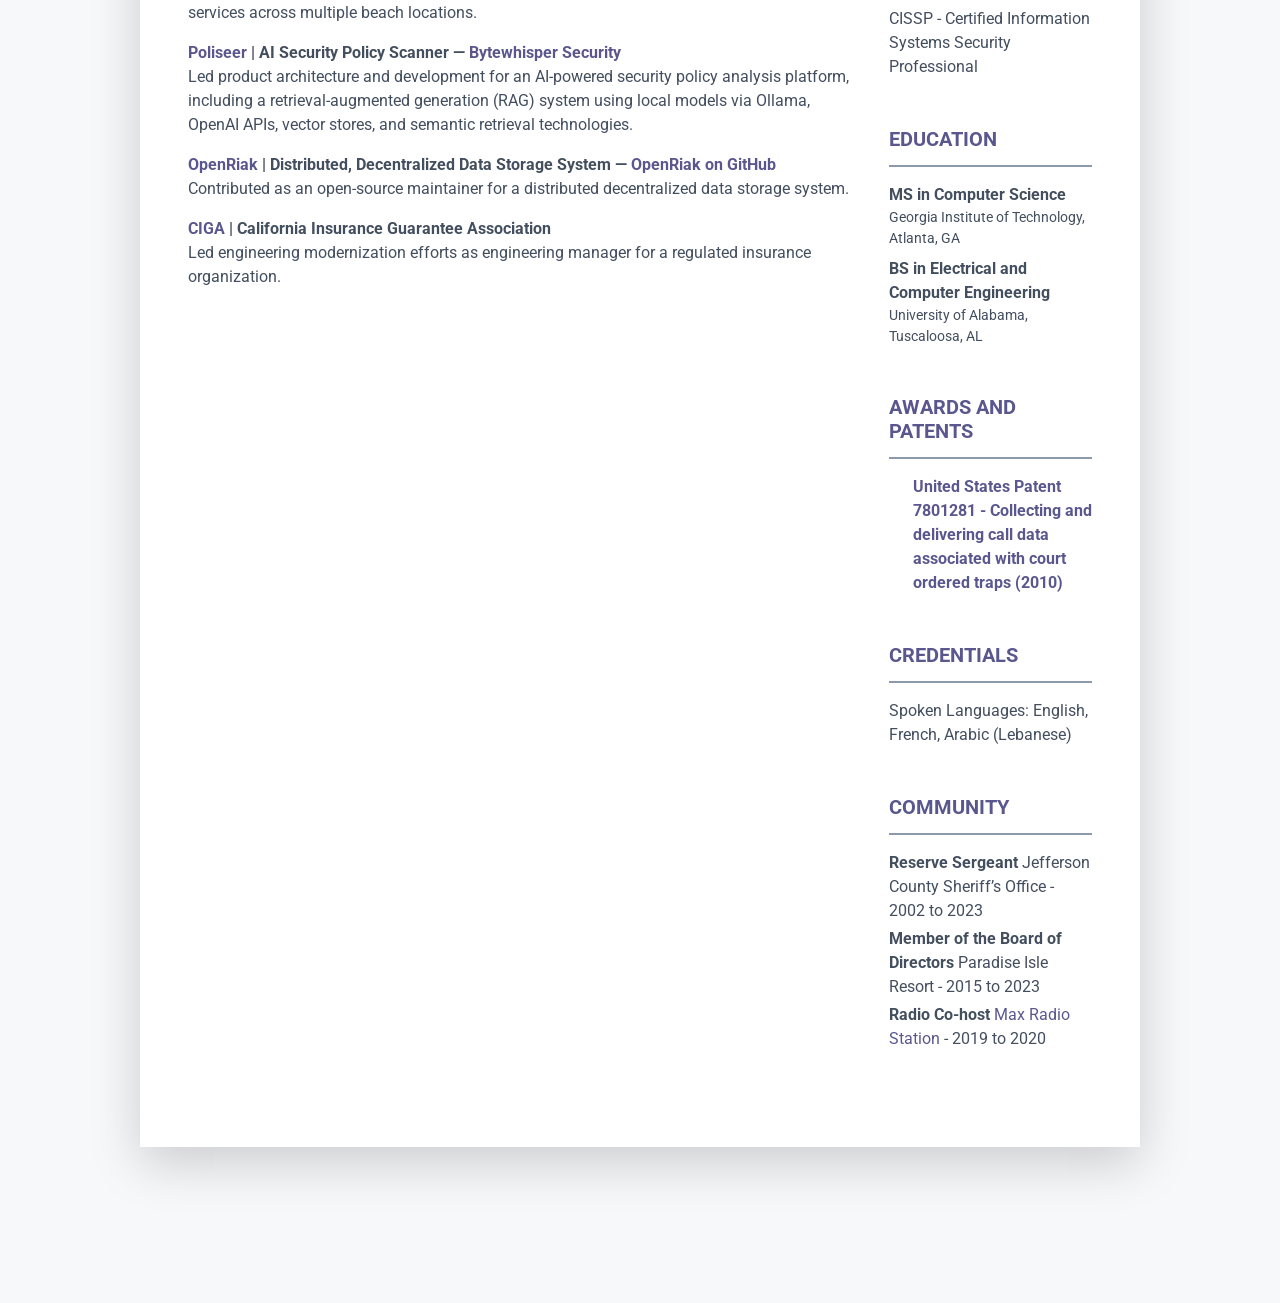
==== commit 8fc91d47: "Update resume" ====
--- a/about/index.html
+++ b/about/index.html
@@ -41,7 +41,8 @@
             
 <link rel="stylesheet" href="/css/pillar-5.css" />
 <link href="https://fonts.googleapis.com/css?family=Roboto:300,400,500,700,900" rel="stylesheet">
-<h1>G. Madi - Software Engineer</h1>
+<h1>G. Madi - Senior Software and Security Architect</h1>
+<p class="lead mb-4"><a href="https://www.linkedin.com/in/agmadi" target="_blank">LinkedIn</a> • <a href="https://github.com/warpengineer" target="_blank">GitHub</a></p>
 
 <article class="resume-wrapper text-center position-relative">
     <div class="resume-wrapper-inner mx-auto text-left bg-white shadow-lg">
@@ -50,7 +51,7 @@
                 <h2 class="resume-section-title text-uppercase font-weight-bold pb-3 mb-3">Summary</h2>
                 <div class="resume-section-content">
                     <p class="mb-0">
-                        Results-driven Software Engineer with more than 15 years of experience leading the design, architecture, and development of data processing systems. Skilled in using a wide range of programming languages, tools, and frameworks to build scalable, secure, and maintainable software applications. Passionate about staying up-to-date with the latest technologies, and best practices to deliver innovative solutions that meet business requirements.
+                        Senior software and security architect with deep experience building distributed systems, high-performance APIs, cloud-native platforms, and AI-enabled applications. Known for modernizing legacy environments, leading complex initiatives end to end, and delivering scalable solutions across enterprise security, storage, product engineering, and applied LLM systems.
                     </p>
                 </div>
             </section><!--//summary-section-->
@@ -71,248 +72,168 @@
                                     </div><!--//resume-timeline-item-header-->
                                     <div class="resume-timeline-item-desc">
                                         <ul>
-                                            <li>Design, develop, and support highly available, distributed storage solutions using Erlang and other technologies.</li>
-                                            <li>Actively participate and contribute to open source Erlang and OpenRiak</li>
-                                        </ul>
-                                        <h4 class="resume-timeline-item-desc-heading font-weight-bold">Major Technologies Used</h4>
-                                        <ul class="list-inline">
-                                            <li class="list-inline-item"><span class="badge badge-primary badge-pill">Erlang</span></li>
-                                            <li class="list-inline-item"><span class="badge badge-primary badge-pill">Python</span></li>
-                                            <li class="list-inline-item"><span class="badge badge-primary badge-pill">C</span></li>
-                                            <li class="list-inline-item"><span class="badge badge-primary badge-pill">AWS/GCP</span></li>
-                                            <li class="list-inline-item"><span class="badge badge-primary badge-pill">Shell Scripting</span></li>
-                                            <li class="list-inline-item"><span class="badge badge-primary badge-pill">Docker</span></li>
-                                            <li class="list-inline-item"><span class="badge badge-primary badge-pill">API Development</span></li>
+                                            <li>Design and support highly available distributed storage platforms using Erlang and related technologies, improving resilience and operational stability.</li>
                                         </ul>
                                     </div><!--//resume-timeline-item-desc-->
-
                                 </article><!--//resume-timeline-item-->
+
                                 <article class="resume-timeline-item position-relative pb-5">
-
                                     <div class="resume-timeline-item-header mb-2">
                                         <div class="d-flex flex-column flex-md-row">
-                                            <h3 class="resume-position-title font-weight-bold mb-1">Principal Member of Technical Staff</h3>
-                                            <div class="resume-company-name ml-auto">AT&amp;T Chief Security Office</div>
+                                            <h3 class="resume-position-title font-weight-bold mb-1">Senior Solution Architect</h3>
+                                            <div class="resume-company-name ml-auto">AT&amp;T Chief Security Office (CSO)</div>
                                         </div><!--//row-->
                                         <div class="resume-position-time">2008 - 2024</div>
                                     </div><!--//resume-timeline-item-header-->
                                     <div class="resume-timeline-item-desc">
                                         <ul>
-                                            <li>Design, develop, and support applications used by security analysts to monitor networks for potential threats to the company and its clients using Erlang and Python to achieve speed, efficiency, and uptime</li>
-                                            <li>Implement processing of very large amounts of data using a Hadoop cluster with Spark/Scala jobs to result in 12X increase in data ingest speed</li>
-                                            <li>Lead the architecture, design, testing, and deployment of client/server, highly scalable, distributed applications using agile development methodologies and modern frameworks to reduce query times, increase parallelism and reduce redundancies</li>
-                                            <li>Develop advanced APIs and proprietary data indexing systems using Erlang and .Net Core with multiple formats, including REST, to achieve high throughput and 60% decrease in data search times</li>
-                                        </ul>
-                                        <h4 class="resume-timeline-item-desc-heading font-weight-bold">Major Technologies Used</h4>
-                                        <ul class="list-inline">
-                                            <li class="list-inline-item"><span class="badge badge-primary badge-pill">Erlang</span></li>
-                                            <li class="list-inline-item"><span class="badge badge-primary badge-pill">Python</span></li>
-                                            <li class="list-inline-item"><span class="badge badge-primary badge-pill">C/C++</span></li>
-                                            <li class="list-inline-item"><span class="badge badge-primary badge-pill">Scala</span></li>
-                                            <li class="list-inline-item"><span class="badge badge-primary badge-pill">.Net Core</span></li>
-                                            <li class="list-inline-item"><span class="badge badge-primary badge-pill">Azure</span></li>
-                                            <li class="list-inline-item"><span class="badge badge-primary badge-pill">JavaScript</span></li>
-                                            <li class="list-inline-item"><span class="badge badge-primary badge-pill">HTML/CSS</span></li>
-                                            <li class="list-inline-item"><span class="badge badge-primary badge-pill">MySQL</span></li>
-                                            <li class="list-inline-item"><span class="badge badge-primary badge-pill">Apache Spark</span></li>
-                                            <li class="list-inline-item"><span class="badge badge-primary badge-pill">Apache Hive</span></li>
+                                            <li>Architected highly available distributed systems that enabled large-scale parallel processing and improved platform reliability.</li>
+                                            <li>Led backend development for the AT&amp;T Dynamic Defense system, strengthening security operations capabilities.</li>
+                                            <li>Built high-performance REST APIs to support secure, scalable application integration.</li>
+                                            <li>Reduced processing times by 60% by designing and implementing an innovative data indexing system.</li>
+                                            <li>Delivered responsive user interfaces and high-performance backend services for mission-critical applications.</li>
+                                            <li>Accelerated large-scale data processing by 12x through distributed data pipeline and parallel compute architectures, improving scalability and throughput.</li>
+                                            <li>Directed migration of multiple applications to Azure Cloud, improving flexibility and modernization readiness.</li>
+                                            <li>Owned projects end to end, from requirements and prioritization through design, development, deployment, and ongoing support.</li>
+                                            <li>Consistently delivered high-quality solutions on schedule, within scope, and with strong operational reliability.</li>
                                         </ul>
                                     </div><!--//resume-timeline-item-desc-->
-
                                 </article><!--//resume-timeline-item-->
 
                                 <article class="resume-timeline-item position-relative pb-5">
-
                                     <div class="resume-timeline-item-header mb-2">
                                         <div class="d-flex flex-column flex-md-row">
-                                            <h3 class="resume-position-title font-weight-bold mb-1">Co-Founder and Senior Software Developer</h3>
-                                            <div class="resume-company-name ml-auto">Ensadi LLC</div>
+                                            <h3 class="resume-position-title font-weight-bold mb-1">Software Engineer</h3>
+                                            <div class="resume-company-name ml-auto">AT&amp;T Bell Labs</div>
                                         </div><!--//row-->
-                                        <div class="resume-position-time">September 2010 - Present </div>
+                                        <div class="resume-position-time">2007 - 2008</div>
                                     </div><!--//resume-timeline-item-header-->
                                     <div class="resume-timeline-item-desc">
                                         <ul>
-                                            <li>Design and development of mobile applications for iOS and Android</li>
-                                            <li>Lead the design, architecture, and development of a large-scale commerce application for beach chair and umbrella rental services through strategic planning, collaboration, and utilizing technologies, resulting in streamlined operations</li>
-                                            <li>Design and development of other web and mobile applications</li>
-                                            <li>Nights and weekends side business used primarily to maintain those technical skills not used in my full-time job with 5 to 10 hours a week of work</li>
-                                        </ul>
-                                        <h4 class="resume-timeline-item-desc-heading font-weight-bold">Portfolio</h4>
-                                        <p><a class="alert-link align-right" href="https://ensadi.com/portfolio" target="_blank">View on ensadi.com</a></p>
-                                        <h4 class="resume-timeline-item-desc-heading font-weight-bold">Major Technologies Used</h4>
-                                        <ul class="list-inline">
-                                            <li class="list-inline-item"><span class="badge badge-primary badge-pill">AWS</span></li>
-                                            <li class="list-inline-item"><span class="badge badge-primary badge-pill">Python/Django</span></li>
-                                            <li class="list-inline-item"><span class="badge badge-primary badge-pill">JavaScript</span></li>
-                                            <li class="list-inline-item"><span class="badge badge-primary badge-pill">jQuery</span></li>
-                                            <li class="list-inline-item"><span class="badge badge-primary badge-pill">PWA</span></li>
-                                            <li class="list-inline-item"><span class="badge badge-primary badge-pill">HTML/CSS</span></li>
-                                            <li class="list-inline-item"><span class="badge badge-primary badge-pill">MySQL</span></li>
-                                            <li class="list-inline-item"><span class="badge badge-primary badge-pill">Objective-C</span></li>
-                                            <li class="list-inline-item"><span class="badge badge-primary badge-pill">Java</span></li>
+                                            <li>Built and optimized large-scale backend applications and enterprise prototypes.</li>
+                                            <li>Engineered efficient large-scale data storage solutions to meet demanding performance and reliability requirements.</li>
+                                            <li>Designed clustered systems for high-volume data collection, processing, and analysis.</li>
+                                            <li>Developed test plans and technical documentation while overseeing installation and deployment procedures.</li>
                                         </ul>
                                     </div><!--//resume-timeline-item-desc-->
-
-                                </article><!--//resume-timeline-item-->
-
-                                <h2 class="resume-section-title text-uppercase font-weight-bold pb-3 mb-3">Additional Experience</h2>
-
-                                <article class="resume-timeline-item position-relative pb-5">
-
-                                    <div class="resume-timeline-item-header mb-2">
-                                        <div class="d-flex flex-column flex-md-row">
-                                            <h3 class="resume-position-title font-weight-bold mb-1">Project Lead Developer</h3>
-                                            <div class="resume-company-name ml-auto">Bell Labs</div>
-                                        </div><!--//row-->
-                                    </div><!--//resume-timeline-item-header-->
-                                    <div class="resume-timeline-item-desc">
-                                        <h4 class="resume-timeline-item-desc-heading font-weight-bold">Major Technologies Used</h4>
-                                        <ul class="list-inline">
-                                            <li class="list-inline-item"><span class="badge badge-primary badge-pill">SQL</span></li>
-                                            <li class="list-inline-item"><span class="badge badge-primary badge-pill">C/C++</span></li>
-                                            <li class="list-inline-item"><span class="badge badge-primary badge-pill">Python</span></li>
-                                            <li class="list-inline-item"><span class="badge badge-primary badge-pill">Erlang</span></li>
-                                            <li class="list-inline-item"><span class="badge badge-primary badge-pill">.Net</span></li>
-                                            <li class="list-inline-item"><span class="badge badge-primary badge-pill">Client/Server</span></li>
-                                            <li class="list-inline-item"><span class="badge badge-primary badge-pill">Windows, Unix, and Linux</span></li>
-                                        </ul>
-                                    </div><!--//resume-timeline-item-desc-->
-
-                                </article><!--//resume-timeline-item-->
-
-                                <article class="resume-timeline-item position-relative">
-
-                                    <div class="resume-timeline-item-header mb-2">
-                                        <div class="d-flex flex-column flex-md-row">
-                                            <h3 class="resume-position-title font-weight-bold mb-1">Technical System Auditor and Analyst</h3>
-                                            <div class="resume-company-name ml-auto">BellSouth</div>
-                                        </div><!--//row-->
-                                    </div><!--//resume-timeline-item-header-->
-                                    <div class="resume-timeline-item-desc">
-                                        <h4 class="resume-timeline-item-desc-heading font-weight-bold">Major Technologies Used</h4>
-                                        <ul class="list-inline">
-                                            <li class="list-inline-item"><span class="badge badge-primary badge-pill">C/C++</span></li>
-                                            <li class="list-inline-item"><span class="badge badge-primary badge-pill">C#</span></li>
-                                            <li class="list-inline-item"><span class="badge badge-primary badge-pill">.Net/ASP.Net</span></li>
-                                            <li class="list-inline-item"><span class="badge badge-primary badge-pill">SQL/Databases</span></li>
-                                            <li class="list-inline-item"><span class="badge badge-primary badge-pill">PHP</span></li>
-                                            <li class="list-inline-item"><span class="badge badge-primary badge-pill">Windows Servers</span></li>
-                                        </ul>
-                                    </div><!--//resume-timeline-item-desc-->
-
                                 </article><!--//resume-timeline-item-->
                             </div><!--//resume-timeline-->
                         </div>
                     </section><!--//experience-section-->
+
+                    <section class="resume-section project-section mb-5">
+                        <h2 class="resume-section-title text-uppercase font-weight-bold pb-3 mb-3">Projects</h2>
+                        <div class="resume-section-content">
+                            <ul class="resume-awards-list list-unstyled">
+                                <li class="mb-3">
+                                    <strong><a href='https://ensadi.com/projects/index.html#Reservation'>SmartShade Software</a> | Beach Chair Rental System — <a href='https://suncoastbeachservice.com/'>Suncoast Beach Service</a></strong>
+                                    <p class="mb-0">Architected and built rental operations software used to manage beach chair and umbrella services across multiple beach locations.</p>
+                                </li>
+                                <li class="mb-3">
+                                    <strong><a href='https://bytewhispersecurity.com/poliseer.html'>Poliseer</a> | AI Security Policy Scanner — <a href='https://bytewhispersecurity.com/'>Bytewhisper Security</a></strong>
+                                    <p class="mb-0">Led product architecture and development for an AI-powered security policy analysis platform, including a retrieval-augmented generation (RAG) system using local models via Ollama, OpenAI APIs, vector stores, and semantic retrieval technologies.</p>
+                                </li>
+                                <li class="mb-3">
+                                    <strong><a href='https://github.com/openriak'>OpenRiak</a> | Distributed, Decentralized Data Storage System — <a href='https://github.com/openriak'>OpenRiak on GitHub</a></strong>
+                                    <p class="mb-0">Contributed as an open-source maintainer for a distributed decentralized data storage system.</p>
+                                </li>
+                                <li class="mb-3">
+                                    <strong><a href='https://www.ciga.org/'>CIGA</a> | California Insurance Guarantee Association</strong>
+                                    <p class="mb-0">Led engineering modernization efforts as engineering manager for a regulated insurance organization.</p>
+                                </li>
+                            </ul>
+                        </div>
+                    </section><!--//project-section-->
                 </div>
                 <div class="col-lg-3">
                     <section class="resume-section skills-section mb-5">
                         <h2 class="resume-section-title text-uppercase font-weight-bold pb-3 mb-3">Skills &amp; Tools</h2>
+                        <div class="resume-skill-item mb-4">
+                            <h4 class="resume-skills-cat font-weight-bold">Languages</h4>
+                            <ul class="list-inline mb-0">
+                                <li class="list-inline-item badge badge-primary badge-pill mb-2">Python</li>
+                                <li class="list-inline-item badge badge-primary badge-pill mb-2">JavaScript</li>
+                                <li class="list-inline-item badge badge-primary badge-pill mb-2">TypeScript</li>
+                                <li class="list-inline-item badge badge-primary badge-pill mb-2">Erlang</li>
+                                <li class="list-inline-item badge badge-primary badge-pill mb-2">Scala</li>
+                                <li class="list-inline-item badge badge-primary badge-pill mb-2">C/C++</li>
+                            </ul>
+                        </div>
+                        <div class="resume-skill-item mb-4">
+                            <h4 class="resume-skills-cat font-weight-bold">AI &amp; LLM Systems</h4>
+                            <ul class="list-inline mb-0">
+                                <li class="list-inline-item badge badge-primary badge-pill mb-2">GitHub Copilot</li>
+                                <li class="list-inline-item badge badge-primary badge-pill mb-2">Cursor</li>
+                                <li class="list-inline-item badge badge-primary badge-pill mb-2">Claude</li>
+                                <li class="list-inline-item badge badge-primary badge-pill mb-2">OpenAI APIs</li>
+                                <li class="list-inline-item badge badge-primary badge-pill mb-2">Ollama</li>
+                                <li class="list-inline-item badge badge-primary badge-pill mb-2">RAG</li>
+                                <li class="list-inline-item badge badge-primary badge-pill mb-2">Vector Stores</li>
+                                <li class="list-inline-item badge badge-primary badge-pill mb-2">Semantic Search</li>
+                                <li class="list-inline-item badge badge-primary badge-pill mb-2">Prompt Engineering</li>
+                                <li class="list-inline-item badge badge-primary badge-pill mb-2">Local LLM Workflows</li>
+                                <li class="list-inline-item badge badge-primary badge-pill mb-2">AI-Assisted Development</li>
+                            </ul>
+                        </div>
+                        <div class="resume-skill-item mb-4">
+                            <h4 class="resume-skills-cat font-weight-bold">Cloud &amp; Platform Engineering</h4>
+                            <ul class="list-inline mb-0">
+                                <li class="list-inline-item badge badge-primary badge-pill mb-2">AWS</li>
+                                <li class="list-inline-item badge badge-primary badge-pill mb-2">Azure</li>
+                                <li class="list-inline-item badge badge-primary badge-pill mb-2">Docker</li>
+                                <li class="list-inline-item badge badge-primary badge-pill mb-2">Kubernetes</li>
+                                <li class="list-inline-item badge badge-primary badge-pill mb-2">Linux</li>
+                                <li class="list-inline-item badge badge-primary badge-pill mb-2">Distributed Systems</li>
+                                <li class="list-inline-item badge badge-primary badge-pill mb-2">Microservices</li>
+                            </ul>
+                        </div>
+                        <div class="resume-skill-item mb-4">
+                            <h4 class="resume-skills-cat font-weight-bold">Architecture &amp; Data Systems</h4>
+                            <ul class="list-inline mb-0">
+                                <li class="list-inline-item badge badge-primary badge-pill mb-2">API Design</li>
+                                <li class="list-inline-item badge badge-primary badge-pill mb-2">NoSQL</li>
+                                <li class="list-inline-item badge badge-primary badge-pill mb-2">Databases</li>
+                                <li class="list-inline-item badge badge-primary badge-pill mb-2">Data Processing</li>
+                                <li class="list-inline-item badge badge-primary badge-pill mb-2">Scalable Backend Systems</li>
+                                <li class="list-inline-item badge badge-primary badge-pill mb-2">Riak</li>
+                                <li class="list-inline-item badge badge-primary badge-pill mb-2">Redis</li>
+                            </ul>
+                        </div>
                         <div class="resume-skill-item">
-                            <h4 class="resume-skills-cat font-weight-bold">Backend</h4>
+                            <h4 class="resume-skills-cat font-weight-bold">Delivery &amp; Engineering Practices</h4>
+                            <ul class="list-inline mb-0">
+                                <li class="list-inline-item badge badge-primary badge-pill mb-2">Git</li>
+                                <li class="list-inline-item badge badge-primary badge-pill mb-2">Jira</li>
+                                <li class="list-inline-item badge badge-primary badge-pill mb-2">Agile</li>
+                                <li class="list-inline-item badge badge-primary badge-pill mb-2">Confluence</li>
+                                <li class="list-inline-item badge badge-primary badge-pill mb-2">Requirements</li>
+                                <li class="list-inline-item badge badge-primary badge-pill mb-2">Design</li>
+                                <li class="list-inline-item badge badge-primary badge-pill mb-2">Architecture</li>
+                                <li class="list-inline-item badge badge-primary badge-pill mb-2">Testing</li>
+                                <li class="list-inline-item badge badge-primary badge-pill mb-2">Documentation</li>
+                                <li class="list-inline-item badge badge-primary badge-pill mb-2">Troubleshooting</li>
+                            </ul>
+                        </div>
+                    </section><!--//skills-section-->
+                    <section class="resume-section certification-section mb-5">
+                        <h2 class="resume-section-title text-uppercase font-weight-bold pb-3 mb-3">Certifications</h2>
+                        <div class="resume-section-content">
                             <ul class="list-unstyled">
-                                <li class="mb-2">
-                                    <div class="resume-skill-name">Erlang/OTP</div>
-                                    <div class="progress resume-progress">
-                                        <div class="progress-bar theme-progress-bar-dark" role="progressbar" style="width: 95%" aria-valuenow="25" aria-valuemin="0" aria-valuemax="100"></div>
-                                    </div>
-                                </li>
-                                <li class="mb-2">
-                                <li class="mb-2">
-                                    <div class="resume-skill-name">Python/Django</div>
-                                    <div class="progress resume-progress">
-                                        <div class="progress-bar theme-progress-bar-dark" role="progressbar" style="width: 92%" aria-valuenow="25" aria-valuemin="0" aria-valuemax="100"></div>
-                                    </div>
-                                </li>
-                                <div class="resume-skill-name">Scala/Apache Spark/Hadoop</div>
-                                <div class="progress resume-progress">
-                                    <div class="progress-bar theme-progress-bar-dark" role="progressbar" style="width: 93%" aria-valuenow="25" aria-valuemin="0" aria-valuemax="100"></div>
-                                </div>
-                                </li>
-                                <li class="mb-2">
-                                    <div class="resume-skill-name">C/C++</div>
-                                    <div class="progress resume-progress">
-                                        <div class="progress-bar theme-progress-bar-dark" role="progressbar" style="width: 95%" aria-valuenow="25" aria-valuemin="0" aria-valuemax="100"></div>
-                                    </div>
-                                </li>
-
-                                <li class="mb-2">
-                                    <div class="resume-skill-name">PHP</div>
-                                    <div class="progress resume-progress">
-                                        <div class="progress-bar theme-progress-bar-dark" role="progressbar" style="width: 86%" aria-valuenow="25" aria-valuemin="0" aria-valuemax="100"></div>
-                                    </div>
-                                </li>
-
-                                <li class="mb-2">
-                                    <div class="resume-skill-name">.Net Core</div>
-                                    <div class="progress resume-progress">
-                                        <div class="progress-bar theme-progress-bar-dark" role="progressbar" style="width: 18%" aria-valuenow="25" aria-valuemin="0" aria-valuemax="100"></div>
-                                    </div>
-                                </li>
-
-                            </ul>
-                        </div><!--//resume-skill-item-->
-                        <div class="resume-section-content">
-                            <div class="resume-skill-item">
-                                <h4 class="resume-skills-cat font-weight-bold">Frontend</h4>
-                                <ul class="list-unstyled mb-4">
-                                    <li class="mb-2">
-                                        <div class="resume-skill-name">HTML/CSS</div>
-                                        <div class="progress resume-progress">
-                                            <div class="progress-bar theme-progress-bar-dark" role="progressbar" style="width: 96%" aria-valuenow="25" aria-valuemin="0" aria-valuemax="100"></div>
-                                        </div>
-                                    </li>
-                                    <li class="mb-2">
-                                        <div class="resume-skill-name">JavaScript</div>
-                                        <div class="progress resume-progress">
-                                            <div class="progress-bar theme-progress-bar-dark" role="progressbar" style="width: 76%" aria-valuenow="25" aria-valuemin="0" aria-valuemax="100"></div>
-                                        </div>
-                                    </li>
-
-                                    <li class="mb-2">
-                                        <div class="resume-skill-name">jQuery</div>
-                                        <div class="progress resume-progress">
-                                            <div class="progress-bar theme-progress-bar-dark" role="progressbar" style="width: 52%" aria-valuenow="25" aria-valuemin="0" aria-valuemax="100"></div>
-                                        </div>
-                                    </li>
-
-                                <li class="mb-2">
-                                    <div class="resume-skill-name">Elm</div>
-                                    <div class="progress resume-progress">
-                                        <div class="progress-bar theme-progress-bar-dark" role="progressbar" style="width: 49%" aria-valuenow="25" aria-valuemin="0" aria-valuemax="100"></div>
-                                    </div>
-                                </li>
-
-                                </ul>
-                            </div><!--//resume-skill-item-->
-                            <div class="resume-skill-item">
-                                <h4 class="resume-skills-cat font-weight-bold">Others</h4>
-                                <ul class="list-inline">
-                                    <li class="list-inline-item"><span class="badge badge-light">Client/Server</span></li>
-                                    <li class="list-inline-item"><span class="badge badge-light">Microservices</span></li>
-                                    <li class="list-inline-item"><span class="badge badge-light">Git</span></li>
-                                    <li class="list-inline-item"><span class="badge badge-light">Shell Scripting</span></li>
-                                    <li class="list-inline-item"><span class="badge badge-light">NoSQL</span></li>
-                                    <li class="list-inline-item"><span class="badge badge-light">Go</span></li>
-                                    <li class="list-inline-item"><span class="badge badge-light">Docker</span></li>
-                                    <li class="list-inline-item"><span class="badge badge-light">Cloud/AWS</span></li>
-                                    <li class="list-inline-item"><span class="badge badge-light">REST APIs</span></li>
-                                    <li class="list-inline-item"><span class="badge badge-light">Progressive Web Apps</span></li>
-                                </ul>
-                            </div><!--//resume-skill-item-->
-                        </div><!--resume-section-content-->
-                    </section><!--//skills-section-->
+                                <li>CISSP - Certified Information Systems Security Professional</li>
+                            </ul>
+                        </div>
+                    </section><!--//certification-section-->
                     <section class="resume-section education-section mb-5">
                         <h2 class="resume-section-title text-uppercase font-weight-bold pb-3 mb-3">Education</h2>
                         <div class="resume-section-content">
                             <ul class="list-unstyled">
                                 <li class="mb-2">
                                     <div class="resume-degree font-weight-bold">MS in Computer Science</div>
-                                    <div class="resume-degree-org">Georgia Institute of Technology</div>
+                                    <div class="resume-degree-org">Georgia Institute of Technology, Atlanta, GA</div>
                                 </li>
                                 <li>
                                     <div class="resume-degree font-weight-bold">BS in Electrical and Computer Engineering</div>
-                                    <div class="resume-degree-org">University of Alabama</div>
+                                    <div class="resume-degree-org">University of Alabama, Tuscaloosa, AL</div>
                                 </li>
                             </ul>
                         </div>
@@ -330,21 +251,27 @@
                             </ul>
                         </div>
                     </section><!--//award-patent-section-->
+                    <section class="resume-section credentials-section mb-5">
+                        <h2 class="resume-section-title text-uppercase font-weight-bold pb-3 mb-3">Credentials</h2>
+                        <div class="resume-section-content">
+                            <ul class="list-unstyled">
+                                <li>Spoken Languages: English, French, Arabic (Lebanese)</li>
+                            </ul>
+                        </div>
+                    </section><!--//credentials-section-->
                     <section class="resume-section interests-section mb-5">
                         <h2 class="resume-section-title text-uppercase font-weight-bold pb-3 mb-3">Community</h2>
                         <div class="resume-section-content">
                             <ul class="list-unstyled">
-                                <li class="mb-1"><b>Reserve Sergeant</b> Jefferson County Sheriff's Office - 2002 to 2023</li>
-                                <li class="mb-1"><b>Board Member</b> Paradise Isle Resort - 2015 to 2022</li>
-                                <li class="mb-1"><b>Radio Co-host</b> <a href="http://maxradiostation.com/" target="_blank">Max Radio Station</a> - 2019 to 2020</li>
+                                <li class="mb-1"><strong>Reserve Sergeant</strong> Jefferson County Sheriff’s Office - 2002 to 2023</li>
+                                <li class="mb-1"><strong>Member of the Board of Directors</strong> Paradise Isle Resort - 2015 to 2023</li>
+                                <li class="mb-1"><strong>Radio Co-host</strong> <a href="http://maxradiostation.com/" target="_blank">Max Radio Station</a> - 2019 to 2020</li>
                             </ul>
                         </div>
                     </section><!--//interests-section-->
-
                 </div>
             </div><!--//row-->
         </div><!--//resume-body-->
-
     </div>
 </article>
 
@@ -374,8 +301,7 @@
 </style>
 
 <footer class="footer text-muted text-center pt-2 pb-5">
-    <!--/* This template is released under the Creative Commons Attribution 3.0 License. Please keep the attribution link below when using for your own project. Thank you for your support. :) If you'd like to use the template without the attribution, you can buy the commercial license via our website: themes.3rdwavemedia.com */-->
-    <small class="text-muted copyright">Designed by <a href="http://themes.3rdwavemedia.com" target="_blank">Xiaoying Riley</a> for developers</small>
+    <small class="text-muted copyright"></small>
 </footer>
 
 
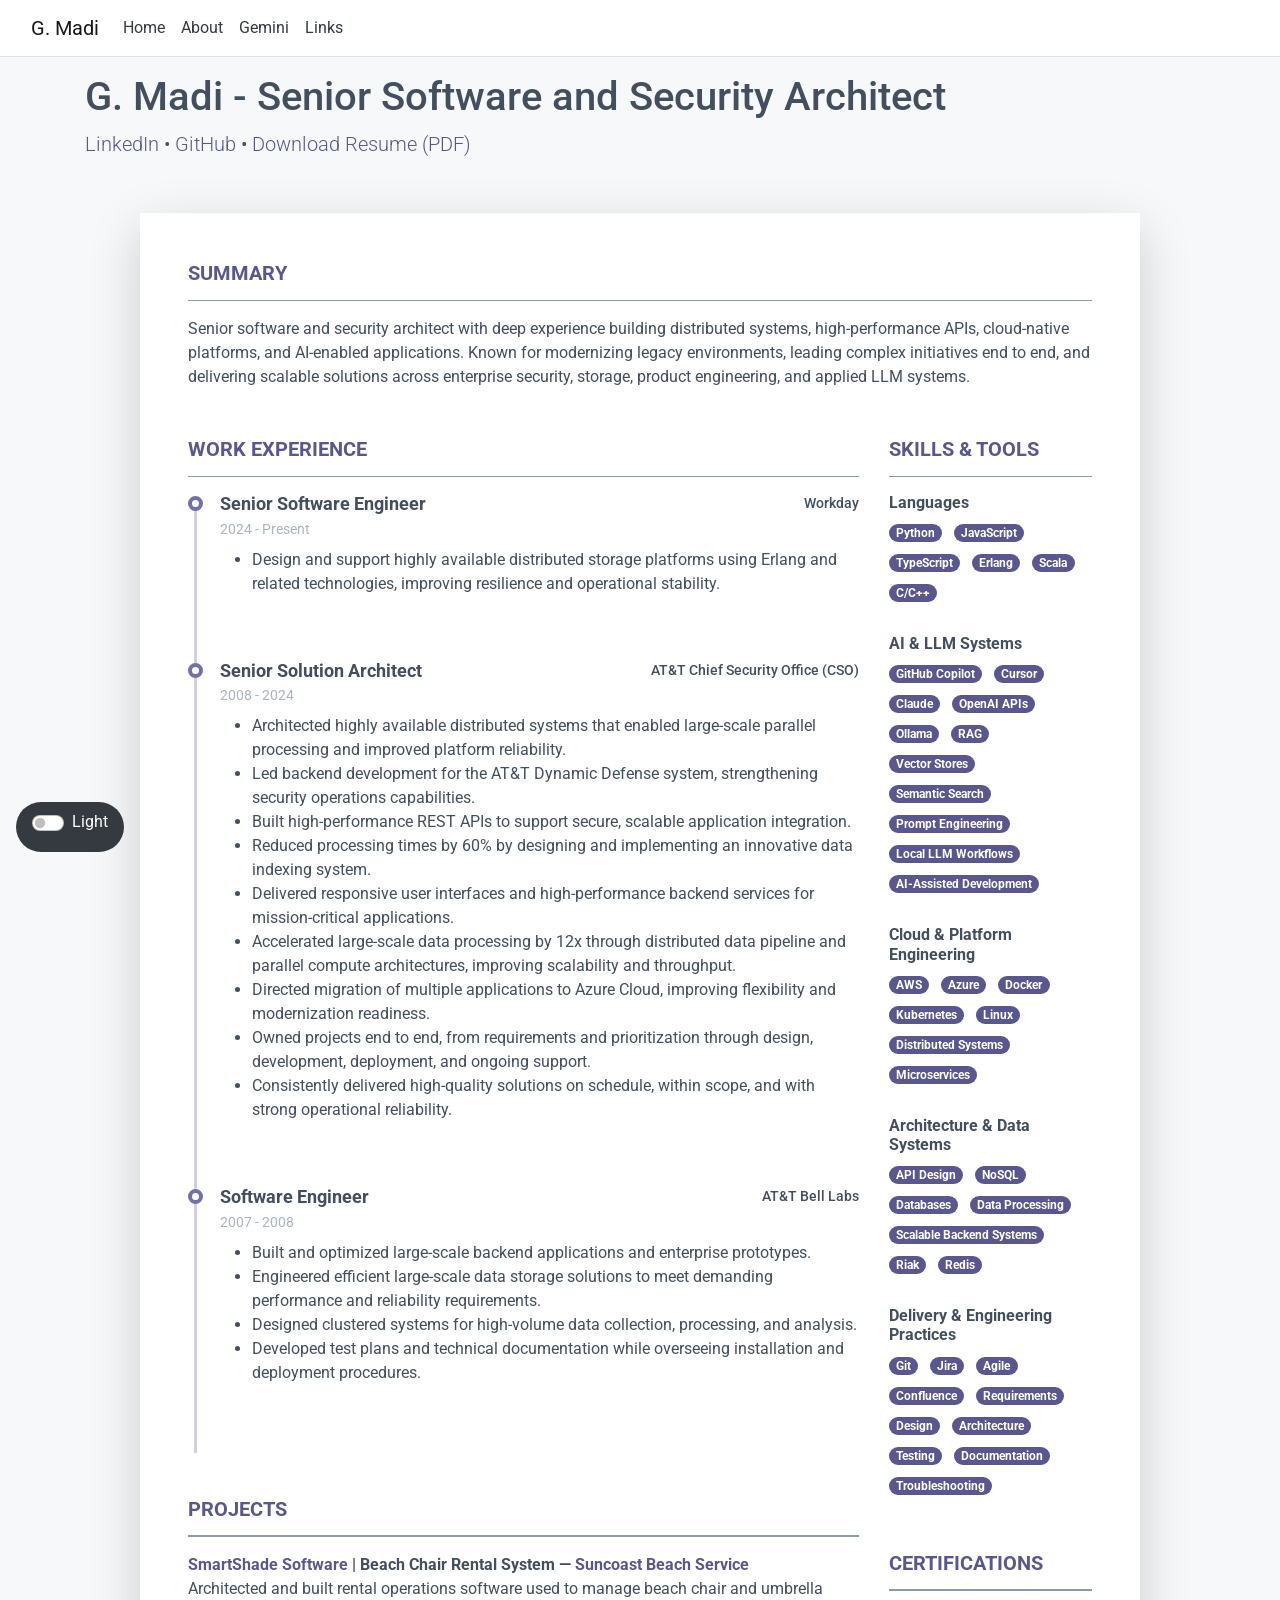
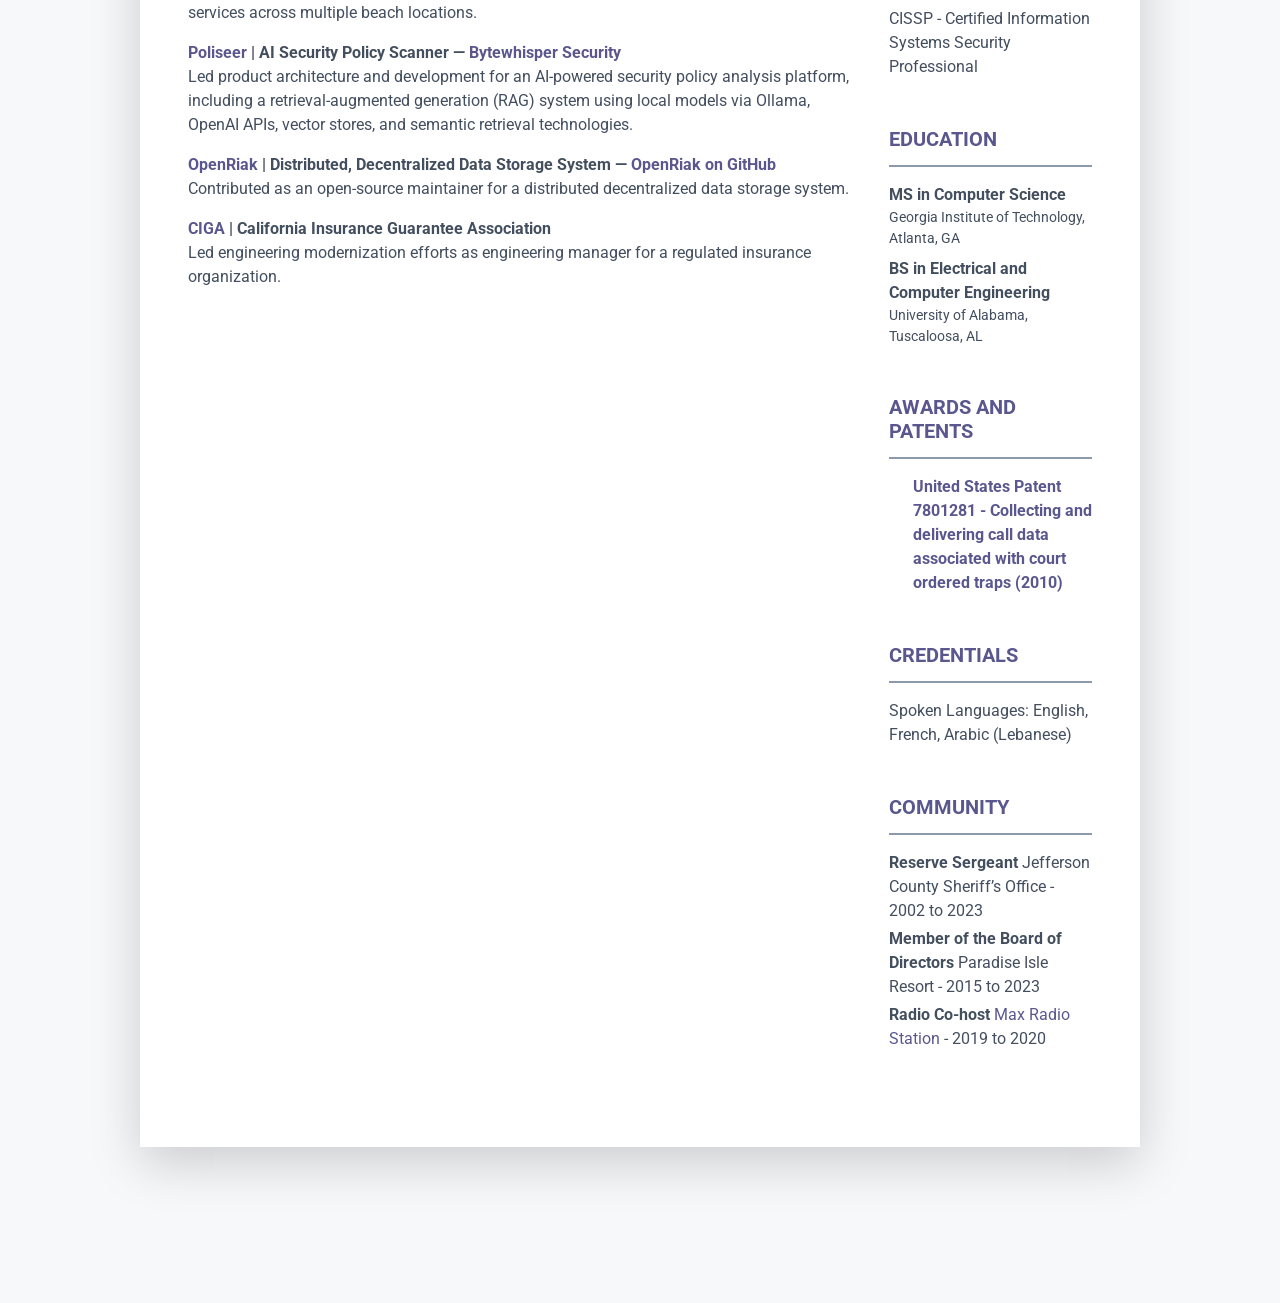
==== commit 9cc3d86b: "Add resume PDF download" ====
--- a/about/index.html
+++ b/about/index.html
@@ -42,7 +42,7 @@
 <link rel="stylesheet" href="/css/pillar-5.css" />
 <link href="https://fonts.googleapis.com/css?family=Roboto:300,400,500,700,900" rel="stylesheet">
 <h1>G. Madi - Senior Software and Security Architect</h1>
-<p class="lead mb-4"><a href="https://www.linkedin.com/in/agmadi" target="_blank">LinkedIn</a> • <a href="https://github.com/warpengineer" target="_blank">GitHub</a></p>
+<p class="lead mb-4"><a href="https://www.linkedin.com/in/agmadi" target="_blank">LinkedIn</a> • <a href="https://github.com/warpengineer" target="_blank">GitHub</a> • <a href="/about/g_madi.pdf" download="A_George_Madi_Resume.pdf">Download Resume (PDF)</a></p>
 
 <article class="resume-wrapper text-center position-relative">
     <div class="resume-wrapper-inner mx-auto text-left bg-white shadow-lg">
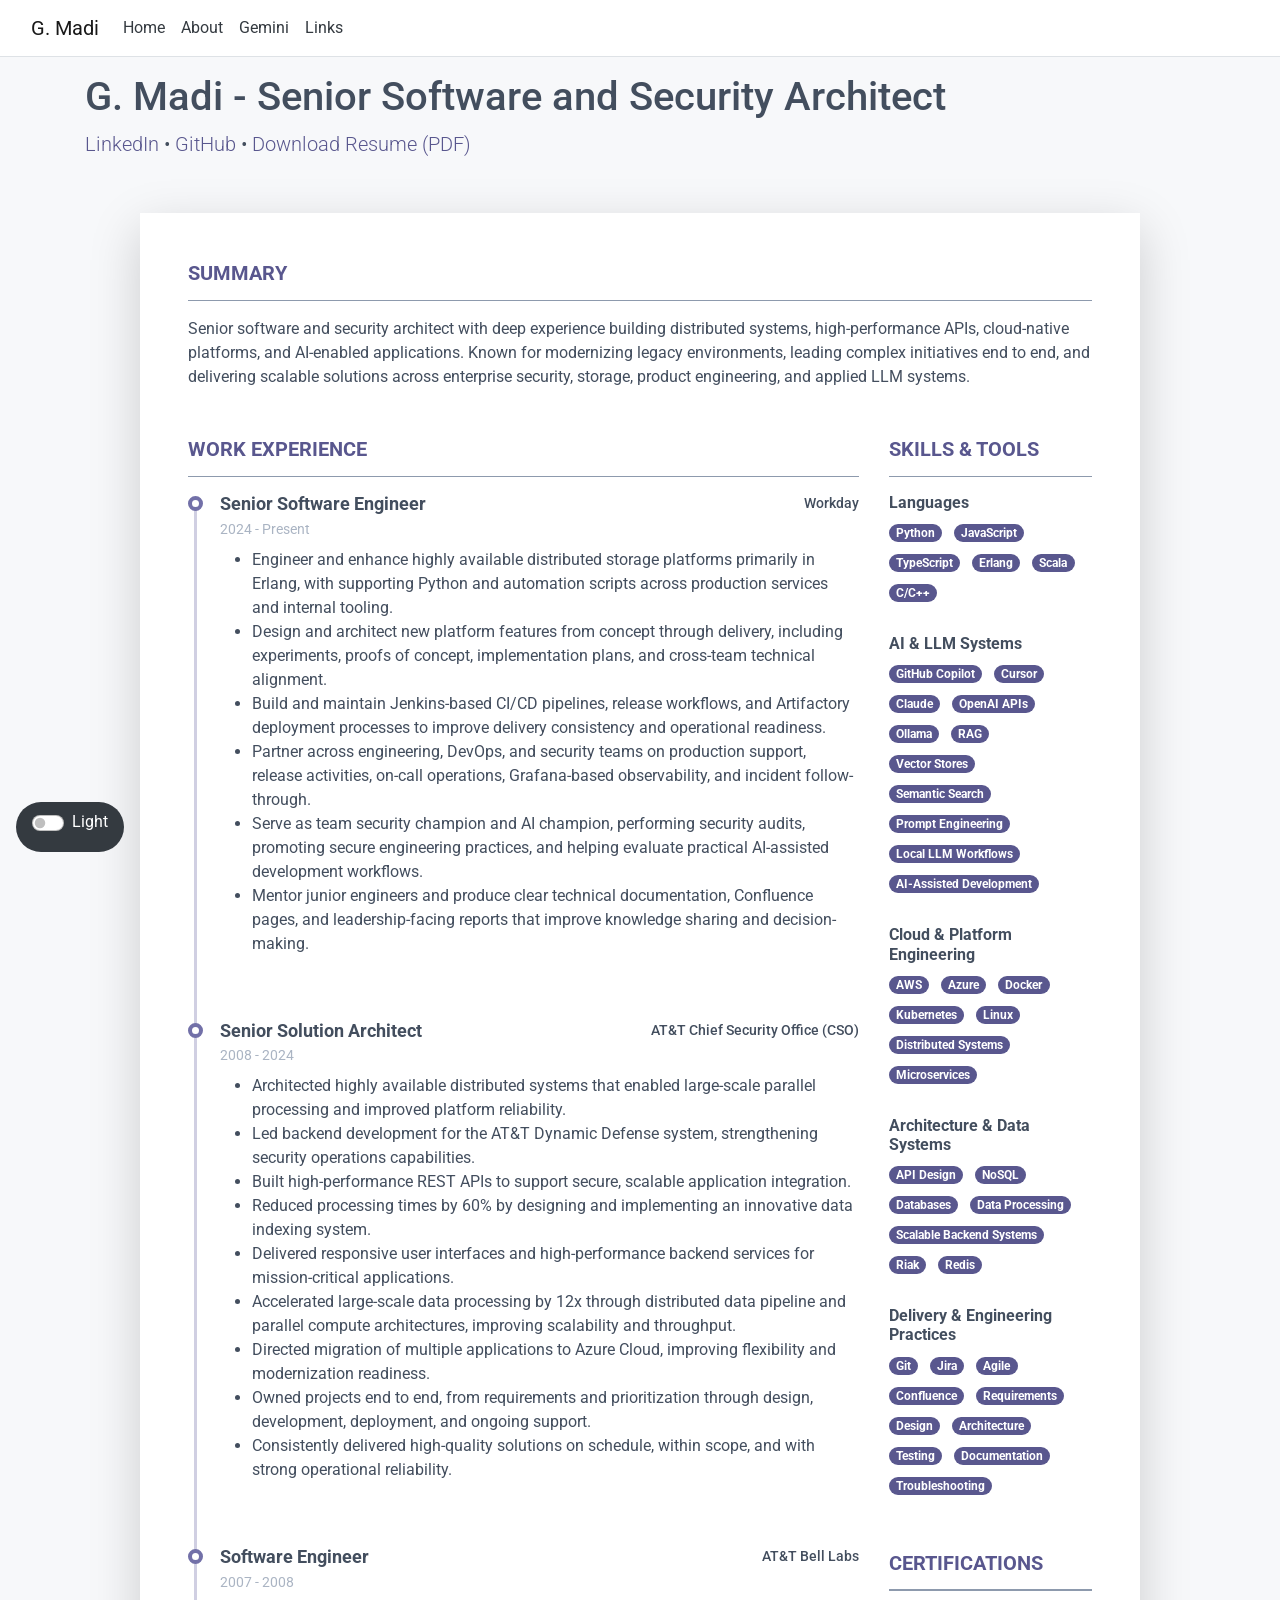
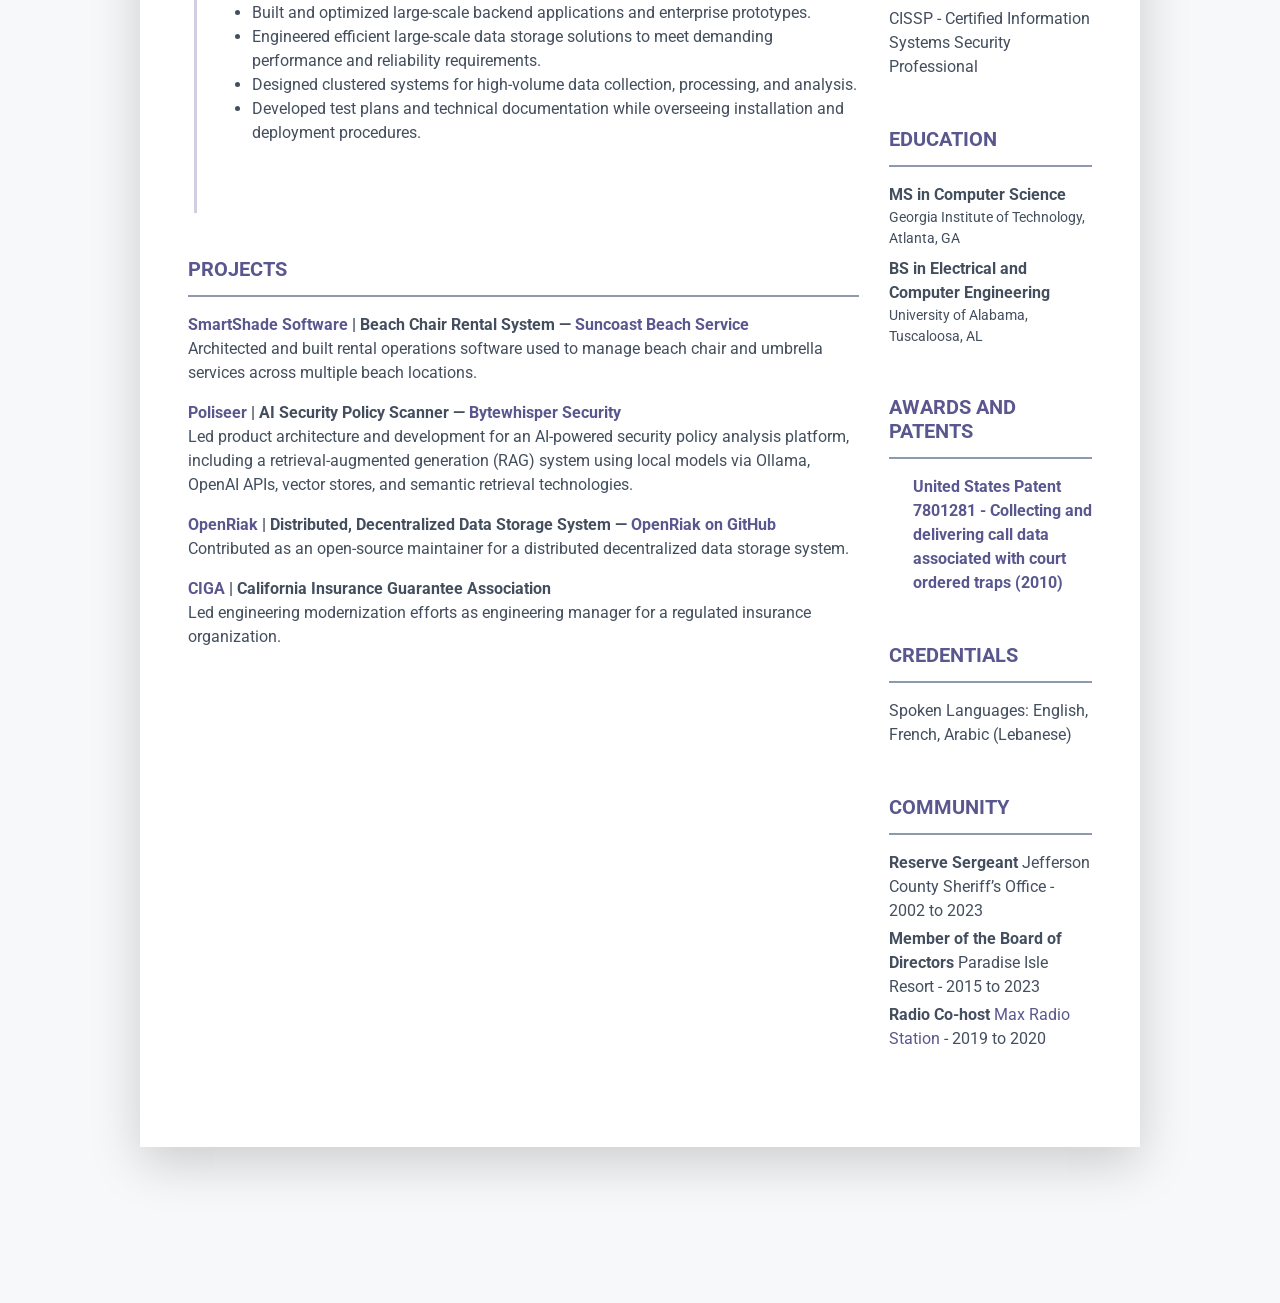
==== commit e4e37fc5: "Update Workday experience" ====
--- a/about/index.html
+++ b/about/index.html
@@ -72,7 +72,12 @@
                                     </div><!--//resume-timeline-item-header-->
                                     <div class="resume-timeline-item-desc">
                                         <ul>
-                                            <li>Design and support highly available distributed storage platforms using Erlang and related technologies, improving resilience and operational stability.</li>
+                                            <li>Engineer and enhance highly available distributed storage platforms primarily in Erlang, with supporting Python and automation scripts across production services and internal tooling.</li>
+                                            <li>Design and architect new platform features from concept through delivery, including experiments, proofs of concept, implementation plans, and cross-team technical alignment.</li>
+                                            <li>Build and maintain Jenkins-based CI/CD pipelines, release workflows, and Artifactory deployment processes to improve delivery consistency and operational readiness.</li>
+                                            <li>Partner across engineering, DevOps, and security teams on production support, release activities, on-call operations, Grafana-based observability, and incident follow-through.</li>
+                                            <li>Serve as team security champion and AI champion, performing security audits, promoting secure engineering practices, and helping evaluate practical AI-assisted development workflows.</li>
+                                            <li>Mentor junior engineers and produce clear technical documentation, Confluence pages, and leadership-facing reports that improve knowledge sharing and decision-making.</li>
                                         </ul>
                                     </div><!--//resume-timeline-item-desc-->
                                 </article><!--//resume-timeline-item-->
